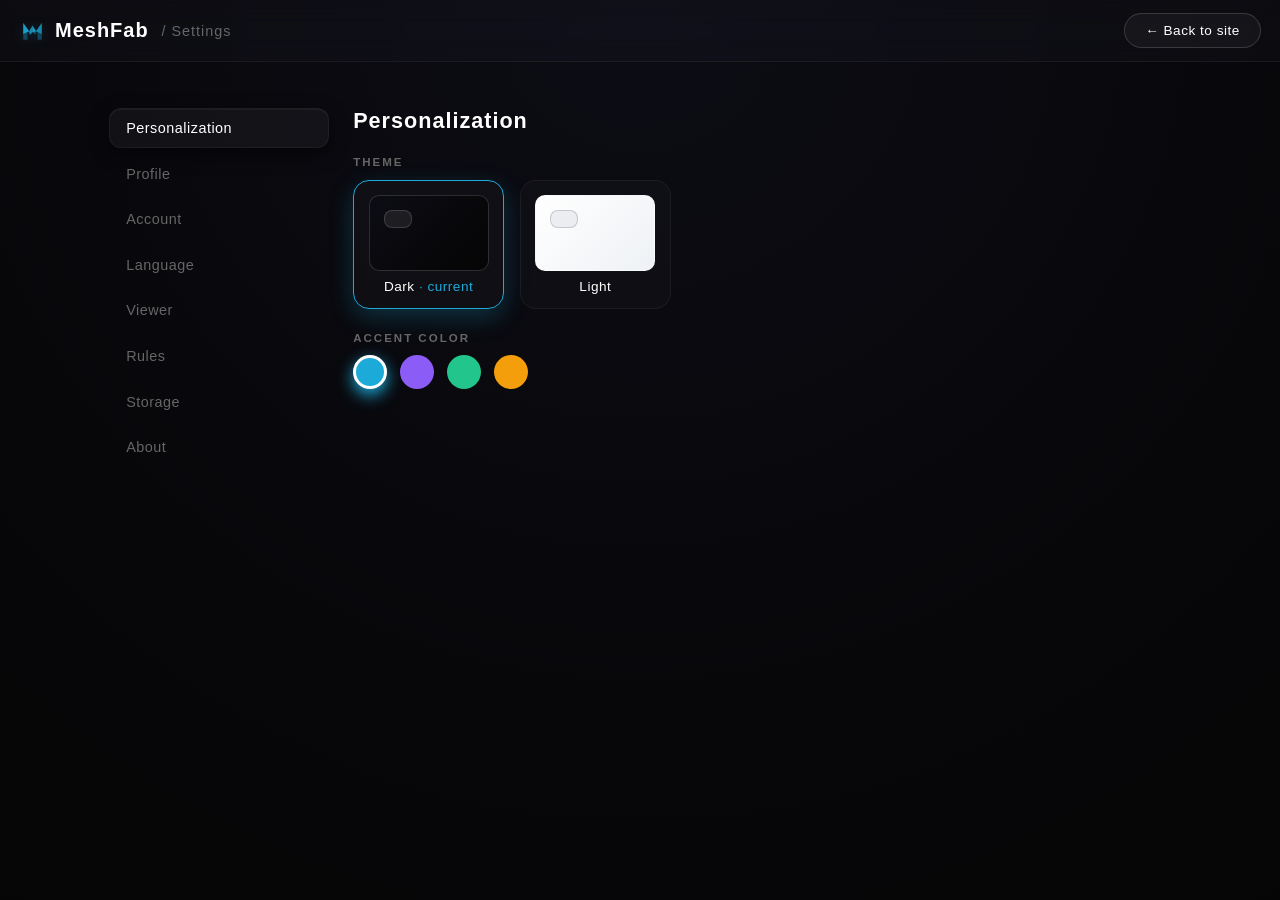
==== Sttng.html @ 8a75b7ae "Add MeshHub Site" ====
<!DOCTYPE html>
<html lang="en" data-theme="dark" data-accent="cyan">
<head>
    <meta charset="UTF-8">
    <meta name="viewport" content="width=device-width, initial-scale=1.0">
    <title>MeshFab — Settings</title>
    <script>
        // Тема применяется до загрузки стилей, чтобы страница не мигала
        document.documentElement.dataset.theme = localStorage.getItem('mf_theme') || 'dark';
        document.documentElement.dataset.accent = localStorage.getItem('mf_accent') || 'cyan';
    </script>
    <!-- Общие стили сайта (кнопки, формы, темы) + стили страницы настроек -->
    <link rel="stylesheet" href="style.css">
    <link rel="stylesheet" href="settings.css">
    <!-- Иконка сайта -->
    <link rel="icon" type="image/svg+xml" href="logo.svg">
    <!-- Переводы -->
    <script src="i18n.js"></script>
</head>
<body>

    <!-- Шапка настроек -->
    <header class="topbar">
        <a class="logo" href="index.html">
            <svg class="logo-icon" viewBox="0 0 64 64" xmlns="http://www.w3.org/2000/svg">
                <polygon points="10,54 10,14 24,34 32,20 40,34 54,14 54,54 44,54 44,32 38,42 32,36 26,42 20,32 20,54" fill="var(--accent)" opacity="0.35"/>
                <polygon points="10,14 24,34 10,40" fill="var(--accent)" opacity="0.9"/>
                <polygon points="24,34 32,20 32,36 26,42" fill="var(--accent)" opacity="0.65"/>
                <polygon points="32,20 40,34 32,36" fill="var(--accent)" opacity="0.9"/>
                <polygon points="40,34 54,14 54,40" fill="var(--accent)" opacity="0.65"/>
            </svg>
            <span class="logo-text">MeshFab</span>
        </a>
        <span class="settings-crumb" data-i18n="sttng.crumb">/ Settings</span>
        <div class="top-actions">
            <a class="btn" href="index.html" data-i18n="sttng.back">← Back to site</a>
        </div>
    </header>

    <div class="settings-page">

        <!-- Левая колонка: вкладки настроек -->
        <nav class="settings-nav">
            <button class="snav-item active" data-sec="personalization" data-i18n="sttng.tab_pers">Personalization</button>
            <button class="snav-item" data-sec="profile" data-i18n="sttng.tab_profile">Profile</button>
            <button class="snav-item" data-sec="account" data-i18n="sttng.tab_account">Account</button>
            <button class="snav-item" data-sec="language" data-i18n="sttng.tab_lang">Language</button>
            <button class="snav-item" data-sec="viewer" data-i18n="sttng.tab_viewer">Viewer</button>
            <button class="snav-item" data-sec="rules" data-i18n="sttng.tab_rules">Rules</button>
            <button class="snav-item" data-sec="storage" data-i18n="sttng.tab_storage">Storage</button>
            <button class="snav-item" data-sec="about" data-i18n="sttng.tab_about">About</button>
        </nav>

        <!-- Правая колонка: содержимое вкладок -->
        <div class="settings-content">

            <!-- ================= Personalization: тема + акцент ================= -->
            <section class="ssec active" id="sec-personalization">
                <h2 data-i18n="sttng.pers_title">Personalization</h2>

                <h5 data-i18n="sttng.theme">Theme</h5>
                <div class="theme-cards">
                    <button class="theme-card" data-theme-set="dark" type="button">
                        <span class="theme-preview dark-p"></span>
                        <span><span data-i18n="sttng.theme_dark">Dark</span> <em class="current-mark hidden">· <span data-i18n="sttng.current">current</span></em></span>
                    </button>
                    <button class="theme-card" data-theme-set="light" type="button">
                        <span class="theme-preview light-p"></span>
                        <span><span data-i18n="sttng.theme_light">Light</span> <em class="current-mark hidden">· <span data-i18n="sttng.current">current</span></em></span>
                    </button>
                </div>

                <h5 data-i18n="sttng.accent">Accent color</h5>
                <div class="accent-row">
                    <button class="accent-dot" data-accent-set="cyan" style="--c:#1caad9" title="Cyan"></button>
                    <button class="accent-dot" data-accent-set="purple" style="--c:#8b5cf6" title="Purple"></button>
                    <button class="accent-dot" data-accent-set="green" style="--c:#22c58b" title="Green"></button>
                    <button class="accent-dot" data-accent-set="orange" style="--c:#f59e0b" title="Orange"></button>
                </div>
            </section>

            <!-- ================= Profile: кастомизация профиля ================= -->
            <section class="ssec" id="sec-profile">
                <h2 data-i18n="sttng.profile_title">Profile</h2>

                <!-- Что видит незалогиненный: только предложение зарегистрироваться -->
                <div class="guest-note hidden" id="profile-guest">
                    <p data-i18n="sttng.guest_note">You don't have an account yet. Sign up to customize your profile.</p>
                    <a class="btn primary" href="index.html" data-i18n="nav.signup">Sign up</a>
                </div>

                <!-- Форма кастомизации (только для залогиненных) -->
                <div class="hidden" id="profile-editor">
                    <div class="acc-card glass">
                        <div class="profile-avatar" id="pf-preview-avatar">M</div>
                        <div class="acc-info">
                            <div class="acc-name" id="pf-preview-name">—</div>
                            <div class="acc-sub">@<span id="pf-preview-user">—</span></div>
                        </div>
                    </div>

                    <h5 data-i18n="sttng.avatar">Avatar</h5>
                    <div class="avatar-controls">
                        <label class="btn" id="pf-avatar-btn">
                            <span data-i18n="sttng.avatar_upload">Upload picture</span>
                            <input type="file" id="pf-avatar-input" accept="image/*" hidden>
                        </label>
                        <button class="btn ghost" id="pf-avatar-remove" data-i18n="sttng.avatar_remove" type="button">Remove picture</button>
                    </div>
                    <h5 data-i18n="sttng.avatar_color">Avatar color</h5>
                    <div class="accent-row" id="pf-color-row">
                        <button class="accent-dot" data-avatar-color="cyan" style="--c:#1caad9"></button>
                        <button class="accent-dot" data-avatar-color="purple" style="--c:#8b5cf6"></button>
                        <button class="accent-dot" data-avatar-color="green" style="--c:#22c58b"></button>
                        <button class="accent-dot" data-avatar-color="orange" style="--c:#f59e0b"></button>
                        <button class="accent-dot" data-avatar-color="pink" style="--c:#ec4899"></button>
                        <button class="accent-dot" data-avatar-color="slate" style="--c:#64748b"></button>
                    </div>

                    <h5 data-i18n="sttng.display_name">Display name</h5>
                    <input type="text" id="pf-name-input" maxlength="24" data-i18n-ph="sttng.display_name_ph" placeholder="Shown instead of your username">

                    <h5 data-i18n="sttng.bio">Bio</h5>
                    <textarea id="pf-bio-input" rows="3" maxlength="200" data-i18n-ph="sttng.bio_ph" placeholder="A few words about you and your 3D work…"></textarea>

                    <button class="btn primary" id="pf-save" data-i18n="sttng.save_profile" type="button" style="margin-top:0.9rem">Save profile</button>
                </div>
            </section>

            <!-- ================= Account ================= -->
            <section class="ssec" id="sec-account">
                <h2 data-i18n="sttng.account_title">Account</h2>

                <!-- Что видит незалогиненный -->
                <div class="guest-note hidden" id="account-guest">
                    <p data-i18n="sttng.guest_note">You don't have an account yet. Sign up to customize your profile.</p>
                    <a class="btn primary" href="index.html" data-i18n="nav.signup">Sign up</a>
                </div>

                <!-- Что видит залогиненный -->
                <div class="hidden" id="account-editor">
                    <div class="acc-card glass">
                        <div class="profile-avatar" id="st-avatar">M</div>
                        <div class="acc-info">
                            <div class="acc-name" id="st-name">—</div>
                            <div class="acc-sub" id="st-joined"></div>
                        </div>
                    </div>

                    <!-- Смена пароля -->
                    <h5 data-i18n="sttng.change_pass">Change password</h5>
                    <form id="st-pass-form" class="stack-form">
                        <input type="password" id="st-old-pass" data-i18n-ph="sttng.old_pass" placeholder="Current password" required>
                        <input type="password" id="st-new-pass" data-i18n-ph="sttng.new_pass" placeholder="New password (min 8)" minlength="8" required>
                        <button class="btn primary" data-i18n="sttng.save_pass" type="submit">Save password</button>
                    </form>

                    <!-- Выход / удаление аккаунта -->
                    <div class="danger-row">
                        <button class="btn" id="st-logout" data-i18n="profile.logout" type="button">Log out</button>
                        <button class="btn danger" id="st-delete-acc" data-i18n="sttng.delete_acc" type="button">Delete account</button>
                    </div>
                    <p class="hint" data-i18n="sttng.account_note">Passwords are stored as PBKDF2-SHA256 hashes (150,000 iterations, unique salt) — never in plain text. All data lives only in this browser.</p>
                </div>
            </section>

            <!-- ================= Language: 4 языка ================= -->
            <section class="ssec" id="sec-language">
                <h2 data-i18n="sttng.lang_title">Language</h2>
                <p class="hint" data-i18n="sttng.lang_hint">Applies to the whole site instantly.</p>
                <div class="lang-grid">
                    <button class="lang-card" data-lang-set="en" type="button">
                        <span class="lang-flag">🇺🇸</span>
                        <span>English</span>
                        <em class="lang-sub">International</em>
                    </button>
                    <button class="lang-card" data-lang-set="ru" type="button">
                        <span class="lang-flag">🇷🇺</span>
                        <span>Русский</span>
                        <em class="lang-sub">СНГ</em>
                    </button>
                    <button class="lang-card" data-lang-set="es" type="button">
                        <span class="lang-flag">🇪🇸</span>
                        <span>Español</span>
                        <em class="lang-sub">España &amp; Latinoamérica</em>
                    </button>
                    <button class="lang-card" data-lang-set="zh" type="button">
                        <span class="lang-flag">🇨🇳</span>
                        <span>中文</span>
                        <em class="lang-sub">中国 &amp; Asia</em>
                    </button>
                </div>
            </section>

            <!-- ================= Viewer: дефолты просмотрщика ================= -->
            <section class="ssec" id="sec-viewer">
                <h2 data-i18n="sttng.viewer_title">Viewer</h2>
                <p class="hint" data-i18n="sttng.viewer_hint">Default state of the viewer every time you open a model.</p>

                <label class="check-row"><input type="checkbox" id="vd-nopost"><span data-i18n="panel.nopost">No post-processing</span></label>
                <label class="check-row"><input type="checkbox" id="vd-autorotate"><span data-i18n="panel.autorotate">Auto-rotate</span></label>
                <label class="check-row"><input type="checkbox" id="vd-wireframe"><span data-i18n="panel.wireframe">Wireframe on open</span></label>
                <label class="check-row"><input type="checkbox" id="vd-normals"><span data-i18n="panel.normals">Vertex normals on open</span></label>
                <label class="check-row"><input type="checkbox" id="vd-bones"><span data-i18n="panel.show_bones">Show bones on open</span></label>

                <button class="btn primary" id="vd-save" data-i18n="sttng.save_defaults" type="button" style="margin-top:0.8rem">Save viewer defaults</button>
            </section>

            <!-- ================= Rules: правила сообщества ================= -->
            <section class="ssec" id="sec-rules">
                <h2 data-i18n="sttng.rules_title">Community Rules</h2>
                <p class="hint" data-i18n="sttng.rules_hint">Every upload requires confirming these rules. No exceptions.</p>
                <div class="rules-list" id="rules-list"></div>
            </section>

            <!-- ================= Storage: только для админа ================= -->
            <section class="ssec" id="sec-storage">
                <h2 data-i18n="sttng.storage_title">Storage</h2>

                <!-- Незалогиненным — только предложение зарегистрироваться -->
                <div class="guest-note hidden" id="storage-guest">
                    <p data-i18n="sttng.guest_note">You don't have an account yet. Sign up to customize your profile.</p>
                    <a class="btn primary" href="index.html" data-i18n="nav.signup">Sign up</a>
                </div>

                <div class="hidden" id="storage-editor">
                    <p class="hint" data-i18n="sttng.storage_hint">All models, accounts and settings live only in this browser.</p>

                    <div class="storage-stats glass">
                        <div><span id="st-models-count">0</span> <span data-i18n="sttng.st_models">models stored</span></div>
                        <div><span id="st-bytes">0 KB</span> <span data-i18n="sttng.st_bytes">of 3D files</span></div>
                        <div><span id="st-users-count">0</span> <span data-i18n="sttng.st_users">accounts on this device</span></div>
                    </div>

                    <!-- Опасные кнопки: только администратор -->
                    <div class="danger-row" id="storage-admin-zone">
                        <button class="btn" id="st-clear-models" data-i18n="sttng.clear_models" type="button">Delete all uploaded models</button>
                        <button class="btn danger" id="st-reset-all" data-i18n="sttng.full_reset" type="button">Full reset (everything)</button>
                    </div>
                    <p class="hint admin-only-hint hidden" id="storage-admin-hint" data-i18n="sttng.admin_only">Deleting everything is allowed only for the admin account (MeshFab).</p>
                </div>
            </section>

            <!-- ================= About ================= -->
            <section class="ssec" id="sec-about">
                <h2 data-i18n="sttng.about_title">About</h2>
                <div class="glass about-card">
                    <div class="acc-name">MeshFab</div>
                    <p class="hint" style="margin-top:0.4rem" data-i18n="sttng.about_text">
                        A tiny parody of Sketchfab. Publish 3D models, view them with bones,
                        wireframe, vertex normals and raw textures — everything runs locally in your
                        browser, nothing is ever uploaded to a server.
                    </p>
                    <p class="hint" data-i18n="sttng.about_ver">Version 0.4 · Made with three.js &amp; model-viewer</p>
                </div>
            </section>

        </div>
    </div>

    <div id="toast"></div>

    <script src="settings.js"></script>
</body>
</html>
---- style.css ----
* {
    margin: 0;
    padding: 0;
    box-sizing: border-box;
    font-family: 'Segoe UI', Roboto, Helvetica, Arial, sans-serif;
}

/* ================= Темы: тёмная (по умолчанию) и светлая ================= */

:root,
:root[data-theme="dark"] {
    --bg: #050505;
    --bg-grad: radial-gradient(circle at 50% 0%, #0c0c14 0%, #050505 100%) fixed;
    --text: #ffffff;
    --muted: #666666;
    --faint: #555555;
    --glass-bg: rgba(255, 255, 255, 0.02);
    --glass-bg-2: rgba(255, 255, 255, 0.04);
    --glass-bg-hover: rgba(255, 255, 255, 0.08);
    --glass-border: rgba(255, 255, 255, 0.05);
    --glass-border-hover: rgba(255, 255, 255, 0.15);
    --input-bg: rgba(255, 255, 255, 0.03);
    --input-bg-focus: rgba(255, 255, 255, 0.05);
    --modal-bg: rgba(15, 15, 22, 0.88);
    --shadow: rgba(0, 0, 0, 0.5);
    --shadow-2: rgba(0, 0, 0, 0.65);
    --chip-bg: rgba(255, 255, 255, 0.05);
}

:root[data-theme="light"] {
    --bg: #f2f4f7;
    --bg-grad: radial-gradient(circle at 50% 0%, #ffffff 0%, #eef1f5 100%) fixed;
    --text: #1a2028;
    --muted: #8a94a3;
    --faint: #9aa4b0;
    --glass-bg: rgba(255, 255, 255, 0.55);
    --glass-bg-2: rgba(255, 255, 255, 0.75);
    --glass-bg-hover: rgba(255, 255, 255, 0.95);
    --glass-border: rgba(10, 30, 50, 0.08);
    --glass-border-hover: rgba(10, 30, 50, 0.2);
    --input-bg: rgba(255, 255, 255, 0.7);
    --input-bg-focus: #ffffff;
    --modal-bg: rgba(250, 251, 253, 0.92);
    --shadow: rgba(30, 50, 80, 0.12);
    --shadow-2: rgba(30, 50, 80, 0.18);
    --chip-bg: rgba(10, 30, 50, 0.06);
}

/* Акцентный цвет (меняется в Sttng) */
:root[data-accent="cyan"]   { --accent: #1caad9; --accent-soft: rgba(28, 170, 217, 0.25); --accent-text: #04121a; }
:root[data-accent="purple"] { --accent: #8b5cf6; --accent-soft: rgba(139, 92, 246, 0.25); --accent-text: #ffffff; }
:root[data-accent="green"]  { --accent: #22c58b; --accent-soft: rgba(34, 197, 139, 0.25); --accent-text: #04140d; }
:root[data-accent="orange"] { --accent: #f59e0b; --accent-soft: rgba(245, 158, 11, 0.25); --accent-text: #201200; }

body {
    background: var(--bg);
    background: var(--bg-grad);
    color: var(--text);
    min-height: 100vh;
    padding-top: 76px;
    transition: background 0.3s ease, color 0.3s ease;
}

.hidden { display: none !important; }

/* ================= Шапка ================= */

.topbar {
    position: fixed;
    top: 0;
    left: 0;
    right: 0;
    height: 62px;
    display: flex;
    align-items: center;
    gap: 0.8rem;
    padding: 0 1.2rem;
    z-index: 10;
    background: var(--glass-bg);
    border-bottom: 1px solid var(--glass-border);
    backdrop-filter: blur(14px) saturate(1.4);
    -webkit-backdrop-filter: blur(14px) saturate(1.4);
}

.logo {
    display: flex;
    align-items: center;
    gap: 0.55rem;
    text-decoration: none;
    color: var(--text);
    flex-shrink: 0;
}

/* Логотип: «M» из граней — цвет задаёт var(--accent),
   глубина передаётся прозрачностью фасетов в самом SVG */
.logo-icon {
    width: 27px;
    height: 27px;
    flex-shrink: 0;
    filter: drop-shadow(0 2px 6px var(--accent-soft));
}

.logo-text {
    font-size: 1.25rem;
    font-weight: 700;
    letter-spacing: 1px;
}

/* Поиск */
.search-box {
    position: relative;
    flex: 1;
    max-width: 380px;
}

.search-icon {
    position: absolute;
    left: 12px;
    top: 50%;
    transform: translateY(-50%);
    width: 15px;
    height: 15px;
    fill: none;
    stroke: var(--muted);
    stroke-width: 2;
    stroke-linecap: round;
    pointer-events: none;
}

.search-box input {
    width: 100%;
    padding: 9px 14px 9px 36px;
    border-radius: 999px;
    color: var(--text);
    font-size: 0.9rem;
    background: var(--input-bg);
    border: 1px solid var(--glass-border);
    outline: none;
    transition: border-color 0.3s, background 0.3s;
}

.search-box input:focus {
    border-color: var(--accent);
    background: var(--input-bg-focus);
}

.search-box input::placeholder { color: var(--faint); }

/* Фильтр категорий */
.cat-select {
    padding: 9px 12px;
    border-radius: 999px;
    color: var(--text);
    font-size: 0.85rem;
    background: var(--input-bg);
    border: 1px solid var(--glass-border);
    outline: none;
    cursor: pointer;
    flex-shrink: 0;
}

.top-actions {
    margin-left: auto;
    display: flex;
    align-items: center;
    gap: 0.6rem;
    flex-shrink: 0;
}

/* ================= Кнопки ================= */

.btn {
    appearance: none;
    cursor: pointer;
    font-size: 0.85rem;
    letter-spacing: 0.5px;
    color: var(--text);
    padding: 9px 20px;
    border-radius: 999px;
    background: var(--glass-bg-2);
    border: 1px solid var(--glass-border-hover);
    text-decoration: none;
    display: inline-flex;
    align-items: center;
    gap: 0.4rem;
    transition: background 0.25s, border-color 0.25s, box-shadow 0.25s, transform 0.2s ease;
}

.btn:hover {
    background: var(--glass-bg-hover);
    transform: translateY(-1px);
}

.btn:active { transform: scale(0.96); }

.btn.primary {
    background: var(--accent);
    border-color: var(--accent);
    color: var(--accent-text);
    font-weight: 600;
}

.btn.primary:hover {
    filter: brightness(1.12);
    box-shadow: 0 6px 18px var(--accent-soft);
}

.btn.ghost { background: transparent; }

.btn.danger {
    background: rgba(220, 60, 60, 0.1);
    border-color: rgba(220, 60, 60, 0.4);
    color: #ff8a8a;
}

.btn.danger:hover { background: rgba(220, 60, 60, 0.25); border-color: #dc3c3c; }

.btn.wide { width: 100%; justify-content: center; }

.btn.icon-btn {
    padding: 9px 12px;
}

.btn.icon-btn svg {
    width: 16px;
    height: 16px;
    fill: none;
    stroke: currentColor;
    stroke-width: 2;
    stroke-linecap: round;
}

/* Кнопка-ник в шапке */
.user-chip { font-weight: 600; color: var(--accent); }

.glass-btn {
    appearance: none;
    cursor: pointer;
    font-size: 0.78rem;
    letter-spacing: 1px;
    color: var(--text);
    padding: 8px 16px;
    border-radius: 999px;
    background: var(--glass-bg-2);
    border: 1px solid var(--glass-border-hover);
    backdrop-filter: blur(10px) saturate(1.4);
    -webkit-backdrop-filter: blur(10px) saturate(1.4);
    box-shadow: inset 0 1px 0 rgba(255,255,255,0.06), 0 6px 18px var(--shadow);
    opacity: 0.9;
    transition: opacity 0.3s ease, transform 0.2s ease, border-color 0.3s ease, background 0.3s;
}

.glass-btn:hover {
    opacity: 1;
    transform: translateY(-2px);
}

.glass-btn:active { transform: scale(0.94); }

.glass-btn.active {
    opacity: 1;
    border-color: var(--accent);
    box-shadow: 0 6px 18px var(--accent-soft);
}

.glass-btn.small {
    font-size: 0.72rem;
    padding: 6px 12px;
}

/* ================= Контент ================= */

.page {
    max-width: 1240px;
    margin: 0 auto;
    padding: 1.5rem 1.2rem 3rem;
}

.section-title {
    font-size: 1.3rem;
    font-weight: 600;
    letter-spacing: 1px;
    margin-bottom: 1.2rem;
}

.view { display: none; }
.view.active { display: block; }

/* ================= Сетка карточек ================= */

.models-grid {
    display: grid;
    grid-template-columns: repeat(auto-fill, minmax(250px, 1fr));
    gap: 1.2rem;
}

.model-card {
    background: var(--glass-bg);
    border: 1px solid var(--glass-border);
    border-radius: 16px;
    overflow: hidden;
    backdrop-filter: blur(8px);
    -webkit-backdrop-filter: blur(8px);
    box-shadow: 0 12px 30px var(--shadow);
    cursor: pointer;
    transition: border-color 0.3s ease, box-shadow 0.3s ease, transform 0.3s ease;
}

.model-card:hover {
    border-color: var(--glass-border-hover);
    box-shadow: 0 16px 40px var(--shadow-2);
    transform: translateY(-4px);
}

.model-card model-viewer {
    width: 100%;
    height: 200px;
    background: var(--glass-bg);
    --poster-color: transparent;
}

.card-info {
    padding: 0.8rem 0.9rem 0.9rem;
    border-top: 1px solid var(--glass-border);
}

.card-name {
    font-size: 0.95rem;
    font-weight: 600;
    letter-spacing: 0.5px;
    white-space: nowrap;
    overflow: hidden;
    text-overflow: ellipsis;
}

.card-author {
    font-size: 0.75rem;
    letter-spacing: 1px;
    color: var(--accent);
    margin-top: 2px;
}

.card-meta {
    display: flex;
    align-items: center;
    gap: 0.9rem;
    margin-top: 0.45rem;
    font-size: 0.72rem;
    color: var(--muted);
}

.card-meta span {
    display: inline-flex;
    align-items: center;
    gap: 4px;
}

.card-meta svg {
    width: 12px;
    height: 12px;
    fill: none;
    stroke: currentColor;
    stroke-width: 2;
    stroke-linecap: round;
    stroke-linejoin: round;
}

.card-badge {
    margin-left: auto;
    font-size: 0.65rem;
    letter-spacing: 1px;
    padding: 2px 8px;
    border-radius: 999px;
    background: var(--chip-bg);
    color: var(--muted);
    text-transform: uppercase;
}

.empty-note {
    text-align: center;
    color: var(--faint);
    letter-spacing: 1px;
    padding: 3rem 0;
}

/* ================= Страница модели ================= */

.model-page {
    display: grid;
    grid-template-columns: 1fr 340px;
    gap: 1.2rem;
    align-items: start;
}

.stage-wrap {
    position: relative;
    border-radius: 18px;
    overflow: hidden;
    background: var(--glass-bg);
    border: 1px solid var(--glass-border);
    height: 72vh;
    min-height: 440px;
}

.viewer-canvas {
    position: absolute;
    inset: 0;
}

.viewer-canvas canvas {
    display: block;
    width: 100%;
    height: 100%;
}

/* Плавающая кнопка настроек просмотра — справа снизу */
.panel-fab {
    position: absolute;
    right: 14px;
    bottom: 14px;
    width: 44px;
    height: 44px;
    border-radius: 50%;
    display: flex;
    align-items: center;
    justify-content: center;
    cursor: pointer;
    appearance: none;
    background: var(--glass-bg-2);
    border: 1px solid var(--glass-border-hover);
    backdrop-filter: blur(10px);
    -webkit-backdrop-filter: blur(10px);
    box-shadow: 0 8px 24px var(--shadow-2);
    transition: transform 0.2s ease, border-color 0.3s, background 0.3s;
    z-index: 5;
}

.panel-fab svg {
    width: 20px;
    height: 20px;
    fill: none;
    stroke: var(--text);
    stroke-width: 2;
    stroke-linecap: round;
}

.panel-fab:hover {
    transform: translateY(-2px);
    border-color: var(--accent);
}

.panel-fab.open {
    background: var(--accent);
    border-color: var(--accent);
}

.panel-fab.open svg { stroke: var(--accent-text); }

/* Левая панель настроек просмотра */
.viewer-panel {
    position: absolute;
    top: 0;
    left: 0;
    bottom: 0;
    width: 300px;
    max-width: 85%;
    padding: 1.1rem 1rem 1.3rem;
    overflow-y: auto;
    background: var(--glass-bg);
    backdrop-filter: blur(16px) saturate(1.4);
    -webkit-backdrop-filter: blur(16px) saturate(1.4);
    border-right: 1px solid var(--glass-border);
    transform: translateX(-102%);
    transition: transform 0.3s cubic-bezier(0.2, 0.8, 0.2, 1);
    z-index: 4;
}

.viewer-panel.open { transform: translateX(0); }

.viewer-panel h4 {
    font-size: 0.95rem;
    letter-spacing: 1px;
    margin-bottom: 0.9rem;
}

.vsec {
    display: flex;
    flex-direction: column;
    gap: 0.5rem;
    padding: 0.8rem 0;
    border-top: 1px solid var(--glass-border);
}

.vsec-title {
    font-size: 0.7rem;
    letter-spacing: 2px;
    text-transform: uppercase;
    color: var(--muted);
}

.vsec-note {
    font-size: 0.72rem;
    line-height: 1.5;
    color: var(--faint);
}

.check-row {
    display: flex;
    align-items: center;
    gap: 0.55rem;
    font-size: 0.82rem;
    letter-spacing: 0.3px;
    color: var(--text);
    cursor: pointer;
    user-select: none;
}

.check-row input {
    width: 15px;
    height: 15px;
    accent-color: var(--accent);
    cursor: pointer;
    flex-shrink: 0;
}

/* Список костей */
.bone-list, .tex-list {
    display: flex;
    flex-direction: column;
    gap: 0.25rem;
    max-height: 190px;
    overflow-y: auto;
}

.bone-item, .tex-item {
    font-size: 0.75rem;
    letter-spacing: 0.3px;
    text-align: left;
    padding: 6px 10px;
    border-radius: 9px;
    border: 1px solid transparent;
    background: var(--chip-bg);
    color: var(--text);
    cursor: pointer;
    appearance: none;
    white-space: nowrap;
    overflow: hidden;
    text-overflow: ellipsis;
    transition: background 0.2s, border-color 0.2s;
}

.bone-item:hover, .tex-item:hover { border-color: var(--glass-border-hover); }

.bone-item.selected, .tex-item.active {
    border-color: var(--accent);
    color: var(--accent);
}

.vsec-note.small { margin-top: 0.3rem; }

/* 2D-просмотр текстуры */
.tex-viewer {
    position: absolute;
    inset: 0;
    z-index: 6;
    display: flex;
    flex-direction: column;
    background:
        repeating-conic-gradient(var(--chip-bg) 0% 25%, transparent 0% 50%) 0 0 / 24px 24px; /* шахматка */
    animation: fadeIn 0.25s ease;
}

@keyframes fadeIn {
    from { opacity: 0; }
    to { opacity: 1; }
}

.tex-toolbar {
    display: flex;
    gap: 0.5rem;
    padding: 10px 12px;
    justify-content: flex-end;
    background: var(--glass-bg);
    border-bottom: 1px solid var(--glass-border);
}

#tex-canvas {
    margin: auto;
    max-width: 86%;
    max-height: 80%;
    object-fit: contain;
    box-shadow: 0 20px 50px var(--shadow-2);
}

/* Пиксельный режим фильтрации текстуры */
#tex-canvas.pixelated {
    image-rendering: pixelated;
}

/* Правая информационная панель */
.model-side {
    background: var(--glass-bg);
    border: 1px solid var(--glass-border);
    border-radius: 18px;
    padding: 1.4rem 1.3rem;
    backdrop-filter: blur(8px);
    -webkit-backdrop-filter: blur(8px);
}

.model-side h1 {
    font-size: 1.4rem;
    font-weight: 600;
    letter-spacing: 0.5px;
    margin-bottom: 0.3rem;
    word-break: break-word;
}

.md-author {
    color: var(--accent);
    text-decoration: none;
    font-size: 0.9rem;
    letter-spacing: 1px;
}

.md-author:hover { text-decoration: underline; }

.md-meta {
    display: flex;
    flex-wrap: wrap;
    gap: 0.9rem;
    margin: 1rem 0;
    font-size: 0.75rem;
    letter-spacing: 0.5px;
    color: var(--muted);
}

/* Чипы: категория, лицензия, приватность */
.md-chips {
    display: flex;
    flex-wrap: wrap;
    gap: 0.4rem;
    margin-bottom: 1rem;
}

.md-chips span {
    font-size: 0.68rem;
    letter-spacing: 1px;
    text-transform: uppercase;
    padding: 4px 10px;
    border-radius: 999px;
    background: var(--chip-bg);
    color: var(--muted);
    border: 1px solid var(--glass-border);
}

.md-chips span.accent {
    border-color: var(--accent);
    color: var(--accent);
}

.md-desc {
    font-size: 0.88rem;
    line-height: 1.55;
    color: var(--muted);
    white-space: pre-wrap;
    word-break: break-word;
    margin-bottom: 0.8rem;
}

/* Теги */
.md-tags {
    display: flex;
    flex-wrap: wrap;
    gap: 0.35rem;
    margin-bottom: 1.2rem;
}

.md-tags span {
    font-size: 0.7rem;
    padding: 3px 10px;
    border-radius: 999px;
    background: var(--accent-soft);
    color: var(--accent);
}

.md-actions {
    display: flex;
    flex-wrap: wrap;
    align-items: center;
    gap: 0.7rem;
}

.md-actions .btn.danger { margin-left: auto; }

.no-download {
    font-size: 0.75rem;
    letter-spacing: 0.5px;
    color: var(--muted);
}

/* ================= Профиль ================= */

.profile-head {
    display: flex;
    align-items: center;
    gap: 1.2rem;
    margin-bottom: 1.6rem;
}

.profile-avatar {
    width: 74px;
    height: 74px;
    border-radius: 50%;
    display: flex;
    align-items: center;
    justify-content: center;
    font-size: 1.9rem;
    font-weight: 700;
    color: var(--accent-text);
    background: linear-gradient(135deg, var(--accent), #5865F2);
    box-shadow: 0 10px 26px var(--shadow-2);
}

.profile-head h1 {
    font-size: 1.5rem;
    font-weight: 600;
    letter-spacing: 1px;
}

.profile-sub {
    font-size: 0.8rem;
    color: var(--faint);
    letter-spacing: 1px;
    margin-top: 4px;
}

.profile-head .btn { margin-left: auto; }

/* ================= Модалки ================= */

.modal-backdrop {
    position: fixed;
    inset: 0;
    z-index: 20;
    display: flex;
    align-items: center;
    justify-content: center;
    padding: 1rem;
    background: rgba(0, 0, 0, 0.55);
    backdrop-filter: blur(4px);
    -webkit-backdrop-filter: blur(4px);
}

.modal {
    position: relative;
    width: 100%;
    max-width: 440px;
    max-height: 92vh;
    overflow-y: auto;
    border-radius: 20px;
    padding: 1.6rem 1.5rem;
    background: var(--modal-bg);
    border: 1px solid var(--glass-border-hover);
    box-shadow: 0 30px 60px var(--shadow-2);
    animation: modalIn 0.3s cubic-bezier(0.2, 0.8, 0.2, 1);
}

.modal.wide-modal { max-width: 560px; }

@keyframes modalIn {
    from { opacity: 0; transform: translateY(24px) scale(0.97); }
    to   { opacity: 1; transform: translateY(0) scale(1); }
}

.modal h3 {
    font-size: 1.15rem;
    font-weight: 600;
    letter-spacing: 1px;
    margin-bottom: 1.1rem;
}

.modal-close {
    position: absolute;
    top: 10px;
    right: 14px;
    appearance: none;
    background: none;
    border: none;
    color: var(--muted);
    font-size: 1.5rem;
    cursor: pointer;
    line-height: 1;
    transition: color 0.25s;
}

.modal-close:hover { color: var(--text); }

.auth-switch {
    display: flex;
    gap: 0.5rem;
    margin-bottom: 1.1rem;
}

.auth-switch .glass-btn { flex: 1; }

/* Формы */
.modal form {
    display: flex;
    flex-direction: column;
    gap: 0.7rem;
}

.modal input[type="text"],
.modal input[type="password"],
.modal textarea,
.modal select {
    width: 100%;
    padding: 10px 14px;
    border-radius: 12px;
    color: var(--text);
    font-size: 0.9rem;
    background: var(--input-bg);
    border: 1px solid var(--glass-border-hover);
    outline: none;
    resize: vertical;
    transition: border-color 0.3s, background 0.3s;
}

.modal select { cursor: pointer; }
.modal select option { color: #1a2028; }

.modal input:focus,
.modal textarea:focus,
.modal select:focus {
    border-color: var(--accent);
    background: var(--input-bg-focus);
}

.modal input::placeholder,
.modal textarea::placeholder { color: var(--faint); }

.form-row {
    display: flex;
    gap: 0.7rem;
}

.form-row > * { flex: 1; }

.select-label {
    justify-content: space-between;
}

.select-label select {
    width: auto;
    padding: 6px 10px;
    font-size: 0.78rem;
}

.check-row span { color: var(--muted); }

/* Подтверждение правил при выкладывании — выделено */
.rules-check {
    padding: 10px 12px;
    border-radius: 12px;
    background: var(--accent-soft);
    border: 1px solid var(--accent);
}

.rules-check span { color: var(--text); }

/* ================= Зона загрузки файла ================= */

.drop-zone {
    display: flex;
    flex-direction: column;
    align-items: center;
    gap: 0.5rem;
    padding: 1.6rem 1rem;
    margin-bottom: 1.1rem;
    border-radius: 14px;
    background: var(--glass-bg);
    border: 1px dashed var(--glass-border-hover);
    transition: background 0.3s ease, border-color 0.3s ease;
}

.drop-zone.dragover {
    background: var(--accent-soft);
    border-color: var(--accent);
}

.drop-title {
    font-size: 0.85rem;
    letter-spacing: 0.5px;
    color: var(--muted);
}

.drop-file {
    font-size: 0.8rem;
    color: var(--accent);
    letter-spacing: 0.5px;
    word-break: break-all;
    text-align: center;
}

/* ================= Тосты ================= */

#toast {
    position: fixed;
    left: 50%;
    bottom: 24px;
    transform: translateX(-50%) translateY(20px);
    padding: 10px 22px;
    border-radius: 999px;
    font-size: 0.85rem;
    letter-spacing: 0.5px;
    color: var(--text);
    background: var(--modal-bg);
    border: 1px solid var(--glass-border-hover);
    box-shadow: 0 12px 30px var(--shadow-2);
    opacity: 0;
    pointer-events: none;
    transition: opacity 0.3s ease, transform 0.3s ease;
    z-index: 30;
    max-width: 90vw;
    text-align: center;
}

#toast.show {
    opacity: 1;
    transform: translateX(-50%) translateY(0);
}

/* ================= Адаптив ================= */

@media (max-width: 860px) {
    .model-page { grid-template-columns: 1fr; }
    .stage-wrap { height: 56vh; }
    .search-box { max-width: none; }
    .logo-text, .cat-select { display: none; }
}
---- settings.css ----
/* Стили страницы настроек Sttng (базовые кнопки/темы берутся из style.css) */

body { padding-top: 76px; }

.settings-crumb {
    color: var(--muted);
    font-size: 0.9rem;
    letter-spacing: 1px;
}

.settings-page {
    max-width: 1100px;
    margin: 0 auto;
    padding: 2rem 1.2rem 3rem;
    display: grid;
    grid-template-columns: 220px 1fr;
    gap: 1.5rem;
    align-items: start;
}

/* Левая колонка вкладок */
.settings-nav {
    display: flex;
    flex-direction: column;
    gap: 0.35rem;
    position: sticky;
    top: 86px;
}

.snav-item {
    appearance: none;
    text-align: left;
    cursor: pointer;
    font-size: 0.9rem;
    letter-spacing: 0.5px;
    color: var(--muted);
    padding: 11px 16px;
    border-radius: 12px;
    background: transparent;
    border: 1px solid transparent;
    transition: color 0.25s, background 0.25s, border-color 0.25s;
}

.snav-item:hover {
    color: var(--text);
    background: var(--glass-bg);
}

.snav-item.active {
    color: var(--text);
    background: var(--glass-bg-2);
    border-color: var(--glass-border);
    box-shadow: inset 0 1px 0 rgba(255,255,255,0.05), 0 6px 18px var(--shadow);
}

/* Правая колонка */
.settings-content { min-width: 0; }

.ssec {
    display: none;
    animation: fadeInUp 0.4s cubic-bezier(0.2, 0.8, 0.2, 1);
}

.ssec.active { display: block; }

.ssec h2 {
    font-size: 1.35rem;
    font-weight: 600;
    letter-spacing: 1px;
    margin-bottom: 1.3rem;
}

.ssec h5 {
    font-size: 0.72rem;
    letter-spacing: 2px;
    text-transform: uppercase;
    color: var(--muted);
    margin: 1.4rem 0 0.7rem;
}

.glass {
    background: var(--glass-bg);
    border: 1px solid var(--glass-border);
    border-radius: 16px;
    backdrop-filter: blur(8px);
    -webkit-backdrop-filter: blur(8px);
    box-shadow: 0 12px 30px var(--shadow);
}

/* Карточки выбора темы */
.theme-cards {
    display: flex;
    gap: 1rem;
    flex-wrap: wrap;
}

.theme-card {
    appearance: none;
    cursor: pointer;
    display: flex;
    flex-direction: column;
    gap: 0.5rem;
    align-items: center;
    padding: 0.9rem;
    border-radius: 16px;
    background: var(--glass-bg);
    border: 1px solid var(--glass-border);
    color: var(--text);
    font-size: 0.85rem;
    letter-spacing: 0.5px;
    transition: border-color 0.25s, transform 0.25s, box-shadow 0.25s;
}

.theme-card:hover {
    border-color: var(--glass-border-hover);
    transform: translateY(-3px);
}

.theme-card.active {
    border-color: var(--accent);
    box-shadow: 0 8px 24px var(--accent-soft);
}

.theme-preview {
    width: 120px;
    height: 76px;
    border-radius: 10px;
    border: 1px solid var(--glass-border-hover);
    display: block;
}

/* Мини-превью тем: тёмная и светлая */
.dark-p {
    background: linear-gradient(135deg, #0c0c14 0%, #050505 100%);
    position: relative;
}
.dark-p::after {
    content: '';
    position: absolute;
    left: 14px; top: 14px;
    width: 26px; height: 16px;
    border-radius: 8px;
    background: rgba(255,255,255,0.08);
    border: 1px solid rgba(255,255,255,0.15);
}

.light-p {
    background: linear-gradient(135deg, #ffffff 0%, #eef1f5 100%);
    position: relative;
}
.light-p::after {
    content: '';
    position: absolute;
    left: 14px; top: 14px;
    width: 26px; height: 16px;
    border-radius: 8px;
    background: rgba(10,30,50,0.06);
    border: 1px solid rgba(10,30,50,0.18);
}

.current-mark {
    font-style: normal;
    color: var(--accent);
}

/* Акцентные цвета */
.accent-row {
    display: flex;
    gap: 0.8rem;
}

.accent-dot {
    width: 34px;
    height: 34px;
    border-radius: 50%;
    cursor: pointer;
    appearance: none;
    background: var(--c);
    border: 3px solid transparent;
    transition: transform 0.2s, border-color 0.2s, box-shadow 0.2s;
}

.accent-dot:hover { transform: scale(1.12); }

.accent-dot.active {
    border-color: var(--text);
    box-shadow: 0 6px 16px var(--c);
}

/* Аккаунт */
.acc-card {
    display: flex;
    align-items: center;
    gap: 1rem;
    padding: 1.1rem 1.3rem;
}

.acc-name { font-size: 1.1rem; font-weight: 600; letter-spacing: 0.5px; }
.acc-sub { font-size: 0.78rem; color: var(--muted); letter-spacing: 1px; margin-top: 3px; }

.stack-form {
    display: flex;
    flex-direction: column;
    gap: 0.6rem;
    max-width: 360px;
}

.stack-form input {
    padding: 10px 14px;
    border-radius: 12px;
    color: var(--text);
    font-size: 0.9rem;
    background: var(--input-bg);
    border: 1px solid var(--glass-border-hover);
    outline: none;
    transition: border-color 0.3s;
}

.stack-form input:focus { border-color: var(--accent); }
.stack-form input::placeholder { color: var(--faint); }

.danger-row {
    display: flex;
    gap: 0.7rem;
    margin-top: 1.4rem;
    flex-wrap: wrap;
}

.hint {
    font-size: 0.78rem;
    color: var(--faint);
    letter-spacing: 0.3px;
    line-height: 1.5;
}

/* Что видит незалогиненный вместо форм */
.guest-note {
    display: flex;
    flex-direction: column;
    align-items: flex-start;
    gap: 0.9rem;
    padding: 1.4rem 1.5rem;
    border-radius: 16px;
    background: var(--glass-bg);
    border: 1px solid var(--glass-border);
    font-size: 0.92rem;
    letter-spacing: 0.3px;
    color: var(--text);
    max-width: 440px;
}

/* Языки */
.lang-grid {
    display: grid;
    grid-template-columns: repeat(auto-fill, minmax(180px, 1fr));
    gap: 0.9rem;
    margin-top: 1rem;
}

.lang-card {
    appearance: none;
    cursor: pointer;
    display: flex;
    flex-direction: column;
    align-items: flex-start;
    gap: 0.25rem;
    padding: 1rem 1.1rem;
    border-radius: 14px;
    background: var(--glass-bg);
    border: 1px solid var(--glass-border);
    color: var(--text);
    font-size: 0.95rem;
    letter-spacing: 0.5px;
    transition: border-color 0.25s, transform 0.25s, box-shadow 0.25s;
}

.lang-card:hover {
    border-color: var(--glass-border-hover);
    transform: translateY(-2px);
}

.lang-card.active {
    border-color: var(--accent);
    box-shadow: 0 8px 24px var(--accent-soft);
}

.lang-flag { font-size: 1.4rem; }

.lang-sub {
    font-style: normal;
    font-size: 0.68rem;
    letter-spacing: 1px;
    color: var(--muted);
    text-transform: uppercase;
}

/* Правила сообщества */
.rules-list {
    display: flex;
    flex-direction: column;
    gap: 0.7rem;
    margin-top: 1rem;
}

.rule-item {
    display: flex;
    gap: 0.9rem;
    padding: 1rem 1.2rem;
    align-items: flex-start;
}

.rule-num {
    flex-shrink: 0;
    width: 28px;
    height: 28px;
    border-radius: 50%;
    display: flex;
    align-items: center;
    justify-content: center;
    font-size: 0.8rem;
    font-weight: 700;
    color: var(--accent-text);
    background: var(--accent);
}

.rule-title {
    font-size: 0.92rem;
    font-weight: 600;
    letter-spacing: 0.3px;
    margin-bottom: 3px;
}

.rule-desc {
    font-size: 0.8rem;
    line-height: 1.5;
    color: var(--muted);
}

/* Аватар: загрузка/удаление картинки */
.avatar-controls {
    display: flex;
    gap: 0.7rem;
    flex-wrap: wrap;
}

.avatar-controls .btn { cursor: pointer; }

#sec-profile .stack-form,
#sec-profile textarea {
    width: 100%;
    max-width: 440px;
}

#sec-profile input[type="text"],
#sec-profile textarea {
    padding: 10px 14px;
    border-radius: 12px;
    color: var(--text);
    font-size: 0.9rem;
    background: var(--input-bg);
    border: 1px solid var(--glass-border-hover);
    outline: none;
    resize: vertical;
    width: 100%;
    max-width: 440px;
    transition: border-color 0.3s;
}

#sec-profile input:focus,
#sec-profile textarea:focus { border-color: var(--accent); }

#sec-profile input::placeholder,
#sec-profile textarea::placeholder { color: var(--faint); }

.admin-only-hint { margin-top: 0.8rem; color: var(--accent); }

/* Дефолты просмотрщика */
#sec-viewer .check-row { margin-bottom: 0.6rem; }

/* Хранилище */
.storage-stats {
    display: flex;
    gap: 1.6rem;
    flex-wrap: wrap;
    padding: 1.1rem 1.3rem;
    margin-bottom: 0.4rem;
}

.storage-stats span {
    font-size: 1.25rem;
    font-weight: 700;
    color: var(--accent);
    display: block;
    margin-bottom: 2px;
}

.storage-stats div {
    font-size: 0.78rem;
    color: var(--muted);
    letter-spacing: 0.5px;
}

.about-card { padding: 1.3rem 1.4rem; }

@media (max-width: 760px) {
    .settings-page { grid-template-columns: 1fr; }
    .settings-nav {
        flex-direction: row;
        flex-wrap: wrap;
        position: static;
    }
}
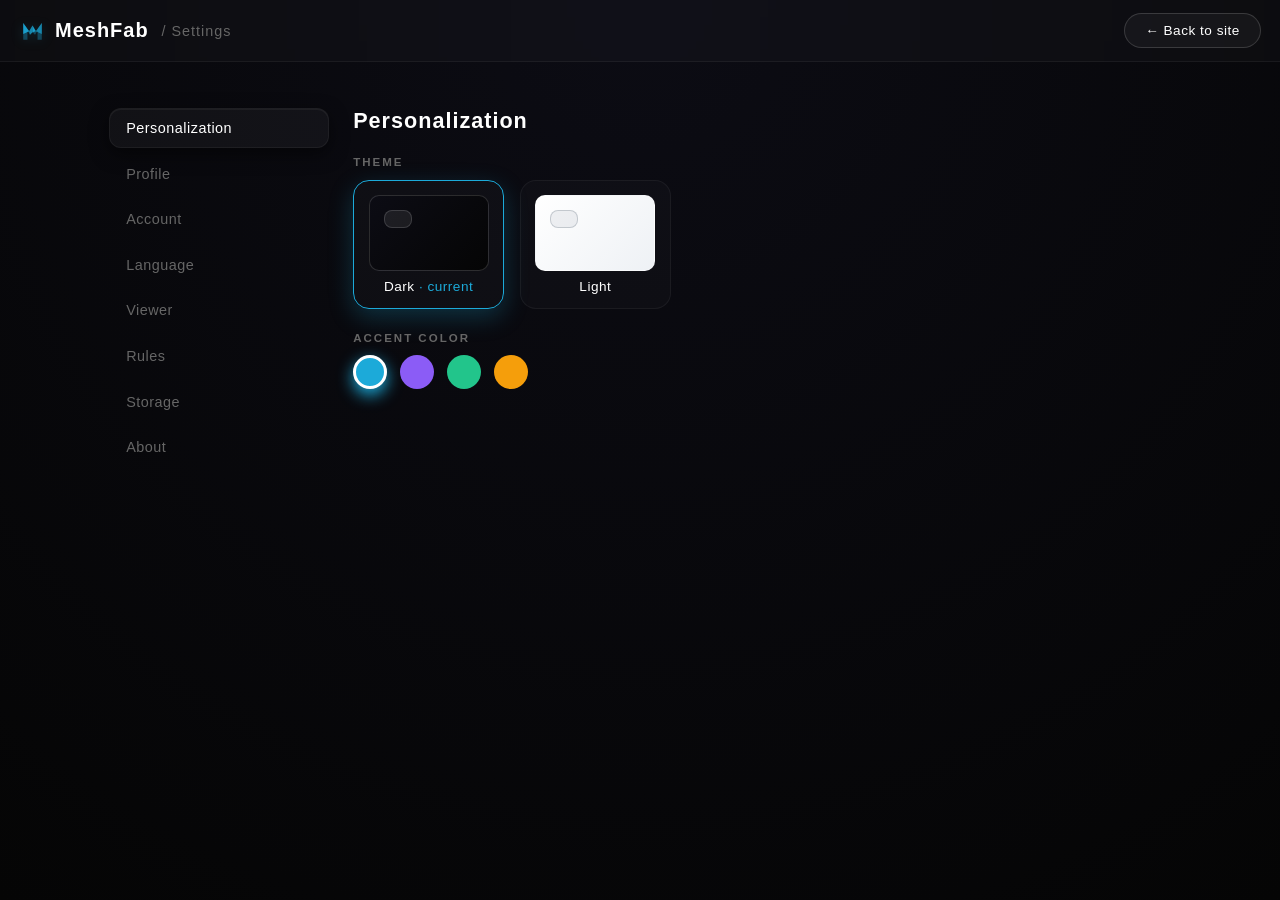
==== commit 04e21261: "Add account bans (timed/permanent/publish + reason), move bell left of Upload, custom selects and vi" ====
--- a/Sttng.html
+++ b/Sttng.html
@@ -10,14 +10,25 @@
         document.documentElement.dataset.accent = localStorage.getItem('mf_accent') || 'cyan';
     </script>
     <!-- Общие стили сайта (кнопки, формы, темы) + стили страницы настроек -->
-    <link rel="stylesheet" href="style.css">
-    <link rel="stylesheet" href="settings.css">
+    <link rel="stylesheet" href="style.css?v=6">
+    <link rel="stylesheet" href="settings.css?v=6">
     <!-- Иконка сайта -->
     <link rel="icon" type="image/svg+xml" href="logo.svg">
     <!-- Переводы -->
-    <script src="i18n.js"></script>
+    <script src="i18n.js?v=6"></script>
 </head>
 <body>
+
+    <!-- Пикселизация вместо гаус-размытия (используется в settings.css) -->
+    <svg width="0" height="0" style="position:absolute" aria-hidden="true">
+        <filter id="mf-pixel" x="0" y="0" width="100%" height="100%" color-interpolation-filters="sRGB">
+            <feFlood x="3" y="3" width="2" height="2"/>
+            <feComposite width="8" height="8"/>
+            <feTile result="tile"/>
+            <feComposite in="SourceGraphic" in2="tile" operator="in"/>
+            <feMorphology operator="dilate" radius="4"/>
+        </filter>
+    </svg>
 
     <!-- Шапка настроек -->
     <header class="topbar">
@@ -92,7 +103,10 @@
                 <!-- Форма кастомизации (только для залогиненных) -->
                 <div class="hidden" id="profile-editor">
                     <div class="acc-card glass">
-                        <div class="profile-avatar" id="pf-preview-avatar">M</div>
+                        <div class="avatar-ring" id="st-ring">
+                            <div class="fire"></div>
+                            <div class="profile-avatar" id="pf-preview-avatar">M</div>
+                        </div>
                         <div class="acc-info">
                             <div class="acc-name" id="pf-preview-name">—</div>
                             <div class="acc-sub">@<span id="pf-preview-user">—</span></div>
@@ -260,6 +274,6 @@
 
     <div id="toast"></div>
 
-    <script src="settings.js"></script>
+    <script src="settings.js?v=6"></script>
 </body>
 </html>
--- a/style.css
+++ b/style.css
@@ -28,22 +28,22 @@
 }
 
 :root[data-theme="light"] {
-    --bg: #f2f4f7;
+    --bg: #e9edf2;
     --bg-grad: radial-gradient(circle at 50% 0%, #ffffff 0%, #eef1f5 100%) fixed;
-    --text: #1a2028;
-    --muted: #8a94a3;
-    --faint: #9aa4b0;
-    --glass-bg: rgba(255, 255, 255, 0.55);
-    --glass-bg-2: rgba(255, 255, 255, 0.75);
-    --glass-bg-hover: rgba(255, 255, 255, 0.95);
-    --glass-border: rgba(10, 30, 50, 0.08);
-    --glass-border-hover: rgba(10, 30, 50, 0.2);
-    --input-bg: rgba(255, 255, 255, 0.7);
+    --text: #131a23;
+    --muted: #57636f;
+    --faint: #6e7b88;
+    --glass-bg: #ffffff;
+    --glass-bg-2: #ffffff;
+    --glass-bg-hover: #ffffff;
+    --glass-border: rgba(13, 34, 56, 0.16);
+    --glass-border-hover: rgba(13, 34, 56, 0.34);
+    --input-bg: #ffffff;
     --input-bg-focus: #ffffff;
-    --modal-bg: rgba(250, 251, 253, 0.92);
-    --shadow: rgba(30, 50, 80, 0.12);
-    --shadow-2: rgba(30, 50, 80, 0.18);
-    --chip-bg: rgba(10, 30, 50, 0.06);
+    --modal-bg: rgba(252, 253, 255, 0.97);
+    --shadow: rgba(15, 40, 70, 0.16);
+    --shadow-2: rgba(15, 40, 70, 0.26);
+    --chip-bg: rgba(13, 34, 56, 0.07);
 }
 
 /* Акцентный цвет (меняется в Sttng) */
@@ -78,8 +78,8 @@
     z-index: 10;
     background: var(--glass-bg);
     border-bottom: 1px solid var(--glass-border);
-    backdrop-filter: blur(14px) saturate(1.4);
-    -webkit-backdrop-filter: blur(14px) saturate(1.4);
+    backdrop-filter: url(#mf-pixel);
+    -webkit-backdrop-filter: url(#mf-pixel);
 }
 
 .logo {
@@ -146,9 +146,9 @@
 
 .search-box input::placeholder { color: var(--faint); }
 
-/* Фильтр категорий */
+/* Фильтр категорий — кастомный, с нарисованной стрелкой вместо системной */
 .cat-select {
-    padding: 9px 12px;
+    padding: 9px 34px 9px 14px;
     border-radius: 999px;
     color: var(--text);
     font-size: 0.85rem;
@@ -157,6 +157,43 @@
     outline: none;
     cursor: pointer;
     flex-shrink: 0;
+    appearance: none;
+    -webkit-appearance: none;
+    background-image: url("data:image/svg+xml;utf8,<svg xmlns='http://www.w3.org/2000/svg' width='12' height='12' viewBox='0 0 24 24'><path d='M6 9l6 6 6-6' fill='none' stroke='%239aa4b0' stroke-width='2.5' stroke-linecap='round' stroke-linejoin='round'/></svg>");
+    background-repeat: no-repeat;
+    background-position: right 13px center;
+    background-size: 11px;
+    transition: border-color 0.2s, box-shadow 0.2s;
+}
+
+.cat-select:hover,
+.cat-select:focus {
+    border-color: var(--glass-border-hover);
+    box-shadow: 0 0 0 3px color-mix(in srgb, var(--accent) 18%, transparent);
+}
+
+/* Список опций тоже в теме сайта, а не системный белый */
+.cat-select option,
+.modal select option {
+    background: #151c26;
+    color: #eef2f7;
+}
+
+:root[data-theme="light"] .cat-select option,
+:root[data-theme="light"] .modal select option {
+    background: #ffffff;
+    color: #131a23;
+}
+
+/* Селекты в модалках — та же кастомная стрелка */
+.modal select {
+    padding-right: 34px;
+    background-image: url("data:image/svg+xml;utf8,<svg xmlns='http://www.w3.org/2000/svg' width='12' height='12' viewBox='0 0 24 24'><path d='M6 9l6 6 6-6' fill='none' stroke='%239aa4b0' stroke-width='2.5' stroke-linecap='round' stroke-linejoin='round'/></svg>");
+    background-repeat: no-repeat;
+    background-position: right 12px center;
+    background-size: 11px;
+    appearance: none;
+    -webkit-appearance: none;
 }
 
 .top-actions {
@@ -243,8 +280,8 @@
     border-radius: 999px;
     background: var(--glass-bg-2);
     border: 1px solid var(--glass-border-hover);
-    backdrop-filter: blur(10px) saturate(1.4);
-    -webkit-backdrop-filter: blur(10px) saturate(1.4);
+    backdrop-filter: url(#mf-pixel);
+    -webkit-backdrop-filter: url(#mf-pixel);
     box-shadow: inset 0 1px 0 rgba(255,255,255,0.06), 0 6px 18px var(--shadow);
     opacity: 0.9;
     transition: opacity 0.3s ease, transform 0.2s ease, border-color 0.3s ease, background 0.3s;
@@ -299,8 +336,8 @@
     border: 1px solid var(--glass-border);
     border-radius: 16px;
     overflow: hidden;
-    backdrop-filter: blur(8px);
-    -webkit-backdrop-filter: blur(8px);
+    backdrop-filter: url(#mf-pixel);
+    -webkit-backdrop-filter: url(#mf-pixel);
     box-shadow: 0 12px 30px var(--shadow);
     cursor: pointer;
     transition: border-color 0.3s ease, box-shadow 0.3s ease, transform 0.3s ease;
@@ -428,8 +465,8 @@
     appearance: none;
     background: var(--glass-bg-2);
     border: 1px solid var(--glass-border-hover);
-    backdrop-filter: blur(10px);
-    -webkit-backdrop-filter: blur(10px);
+    backdrop-filter: url(#mf-pixel);
+    -webkit-backdrop-filter: url(#mf-pixel);
     box-shadow: 0 8px 24px var(--shadow-2);
     transition: transform 0.2s ease, border-color 0.3s, background 0.3s;
     z-index: 5;
@@ -456,21 +493,24 @@
 
 .panel-fab.open svg { stroke: var(--accent-text); }
 
-/* Левая панель настроек просмотра */
+/* Панель настроек просмотра — компактное окошко, не на всю высоту */
 .viewer-panel {
     position: absolute;
-    top: 0;
-    left: 0;
-    bottom: 0;
-    width: 300px;
+    top: 14px;
+    left: 14px;
+    bottom: auto;
+    max-height: calc(100% - 28px);
+    width: 252px;
     max-width: 85%;
-    padding: 1.1rem 1rem 1.3rem;
+    padding: 1rem 0.95rem 1.1rem;
     overflow-y: auto;
     background: var(--glass-bg);
-    backdrop-filter: blur(16px) saturate(1.4);
-    -webkit-backdrop-filter: blur(16px) saturate(1.4);
-    border-right: 1px solid var(--glass-border);
-    transform: translateX(-102%);
+    backdrop-filter: url(#mf-pixel);
+    -webkit-backdrop-filter: url(#mf-pixel);
+    border: 1px solid var(--glass-border-hover);
+    border-radius: 14px;
+    box-shadow: 0 14px 36px var(--shadow-2);
+    transform: translateX(-130%);
     transition: transform 0.3s cubic-bezier(0.2, 0.8, 0.2, 1);
     z-index: 4;
 }
@@ -492,35 +532,70 @@
 }
 
 .vsec-title {
-    font-size: 0.7rem;
+    font-size: 0.72rem;
     letter-spacing: 2px;
     text-transform: uppercase;
+    font-weight: 700;
+    color: var(--accent);
+}
+
+.vsec-note {
+    font-size: 0.75rem;
+    line-height: 1.5;
     color: var(--muted);
 }
 
-.vsec-note {
-    font-size: 0.72rem;
-    line-height: 1.5;
-    color: var(--faint);
-}
+:root[data-theme="dark"] .vsec-note { color: #8d97a5; }
 
 .check-row {
     display: flex;
     align-items: center;
     gap: 0.55rem;
-    font-size: 0.82rem;
+    font-size: 0.85rem;
     letter-spacing: 0.3px;
     color: var(--text);
     cursor: pointer;
     user-select: none;
 }
 
+/* Кастомный переключатель: системный чекбокс спрятан, вместо него — пилюля с бегунком */
 .check-row input {
-    width: 15px;
-    height: 15px;
-    accent-color: var(--accent);
+    appearance: none;
+    -webkit-appearance: none;
+    width: 34px;
+    height: 20px;
+    border-radius: 999px;
+    background: var(--chip-bg);
+    border: 1px solid var(--glass-border-hover);
+    position: relative;
     cursor: pointer;
     flex-shrink: 0;
+    margin: 0;
+    transition: background 0.2s, border-color 0.2s;
+}
+
+.check-row input::after {
+    content: '';
+    position: absolute;
+    top: 2px;
+    left: 2px;
+    width: 14px;
+    height: 14px;
+    border-radius: 50%;
+    background: var(--text);
+    opacity: 0.75;
+    transition: transform 0.2s, background 0.2s, opacity 0.2s;
+}
+
+.check-row input:checked {
+    background: var(--accent);
+    border-color: var(--accent);
+}
+
+.check-row input:checked::after {
+    transform: translateX(14px);
+    background: var(--accent-text);
+    opacity: 1;
 }
 
 /* Список костей */
@@ -603,8 +678,8 @@
     border: 1px solid var(--glass-border);
     border-radius: 18px;
     padding: 1.4rem 1.3rem;
-    backdrop-filter: blur(8px);
-    -webkit-backdrop-filter: blur(8px);
+    backdrop-filter: url(#mf-pixel);
+    -webkit-backdrop-filter: url(#mf-pixel);
 }
 
 .model-side h1 {
@@ -747,8 +822,8 @@
     justify-content: center;
     padding: 1rem;
     background: rgba(0, 0, 0, 0.55);
-    backdrop-filter: blur(4px);
-    -webkit-backdrop-filter: blur(4px);
+    backdrop-filter: url(#mf-pixel);
+    -webkit-backdrop-filter: url(#mf-pixel);
 }
 
 .modal {
@@ -856,7 +931,7 @@
     font-size: 0.78rem;
 }
 
-.check-row span { color: var(--muted); }
+.check-row span { color: var(--text); }
 
 /* Подтверждение правил при выкладывании — выделено */
 .rules-check {
@@ -930,6 +1005,586 @@
     transform: translateX(-50%) translateY(0);
 }
 
+/* ================= Фичеры: уровни 1–5 ================= */
+/* 1 — оранжевый огонь → 5 — фиолетовый.
+   Модели: значок огня у названия + свечение (на 5-м уровне — перелив).
+   Аккаунты: анимированное огненное кольцо за аватаром. */
+
+@keyframes fireSpin {
+    to { transform: rotate(360deg); }
+}
+
+@keyframes firePulse {
+    from { filter: blur(6px) brightness(1); }
+    to   { filter: blur(10px) brightness(1.3); }
+}
+
+@keyframes featPulse {
+    0%, 100% { transform: scale(1); }
+    50%      { transform: scale(1.18); }
+}
+
+@keyframes featShimmer {
+    to { background-position: 200% center; }
+}
+
+@keyframes featPop {
+    from { transform: scale(0); }
+    to   { transform: scale(1); }
+}
+
+/* Цвета уровней — от оранжевого к фиолетовому */
+.feat-badge, .mini-feat, .feat-pick, .avatar-ring {
+    --featc: #f59e0b;   /* основной цвет уровня */
+    --featc2: #fbbf24;  /* дополнительный (для огненного кольца) */
+}
+
+.feat-badge[data-level="2"], .mini-feat[data-level="2"], .feat-pick[data-feat="2"], .avatar-ring.feat-2 { --featc: #f97316; --featc2: #fdba74; }
+.feat-badge[data-level="3"], .mini-feat[data-level="3"], .feat-pick[data-feat="3"], .avatar-ring.feat-3 { --featc: #ef4444; --featc2: #fca5a5; }
+.feat-badge[data-level="4"], .mini-feat[data-level="4"], .feat-pick[data-feat="4"], .avatar-ring.feat-4 { --featc: #ec4899; --featc2: #f9a8d4; }
+.feat-badge[data-level="5"], .mini-feat[data-level="5"], .feat-pick[data-feat="5"], .avatar-ring.feat-5 { --featc: #a855f7; --featc2: #d8b4fe; }
+
+/* --- Бейдж фичера у названия модели --- */
+
+.md-name-row {
+    display: flex;
+    align-items: center;
+    gap: 0.5rem;
+}
+
+.feat-badge {
+    display: inline-flex;
+    flex-shrink: 0;
+    animation: featPop 0.35s cubic-bezier(0.2, 0.8, 0.2, 1);
+    cursor: help;
+}
+
+.feat-badge .flame {
+    fill: var(--featc);
+    width: 16px;
+    height: 16px;
+    filter: drop-shadow(0 0 5px var(--featc));
+    transition: width 0.25s, height 0.25s;
+}
+
+/* Чем выше уровень — тем крупнее и ярче огонь */
+.feat-badge[data-level="2"] .flame { width: 18px; height: 18px; }
+.feat-badge[data-level="3"] .flame { width: 20px; height: 20px; filter: drop-shadow(0 0 8px var(--featc)); }
+.feat-badge[data-level="4"] .flame { width: 23px; height: 23px; filter: drop-shadow(0 0 11px var(--featc)); }
+.feat-badge[data-level="5"] .flame {
+    width: 25px;
+    height: 25px;
+    filter: drop-shadow(0 0 13px var(--featc));
+    animation: featPulse 1.6s ease-in-out infinite;
+}
+
+/* Эффекты на самом названии (умеренно, без перебора).
+   Класс вешается и на название модели, и на названия в карточках ленты */
+.feat-name-3 { text-shadow: 0 0 12px rgba(239, 68, 68, 0.35); }
+.feat-name-4 { text-shadow: 0 0 16px rgba(236, 72, 153, 0.5); }
+
+/* 5-й уровень: название переливается фиолетово-розовым */
+.feat-name-5 {
+    background: linear-gradient(90deg, #a855f7, #ec4899, #a855f7);
+    background-size: 200% auto;
+    -webkit-background-clip: text;
+    background-clip: text;
+    color: transparent;
+    animation: featShimmer 3.5s linear infinite;
+}
+
+/* --- Мини-огонь в карточках ленты --- */
+
+.card-name-row {
+    display: flex;
+    align-items: center;
+    gap: 6px;
+}
+
+.card-name-row .card-name {
+    flex: 1;
+    min-width: 0;
+}
+
+.mini-feat {
+    display: inline-flex;
+    flex-shrink: 0;
+}
+
+.mini-feat svg {
+    width: 14px;
+    height: 14px;
+    fill: var(--featc);
+}
+
+.mini-feat[data-level="4"] svg,
+.mini-feat[data-level="5"] svg {
+    filter: drop-shadow(0 0 4px var(--featc));
+    animation: featPulse 2s ease-in-out infinite;
+}
+
+/* --- Огненное кольцо за аватаром аккаунта --- */
+
+.avatar-ring {
+    position: relative;
+    width: 74px;
+    height: 74px;
+    flex-shrink: 0;
+}
+
+.avatar-ring .fire {
+    position: absolute;
+    inset: -3px;   /* огонь вплотную к краю аватарки, а не отдельно от неё */
+    border-radius: 50%;
+    opacity: 0;
+    pointer-events: none;
+    /* Вращающийся огненный вихрь из двух секторов */
+    background: conic-gradient(
+        from 0deg,
+        transparent 0%,
+        var(--featc) 14%,
+        var(--featc2) 20%,
+        transparent 34%,
+        transparent 50%,
+        var(--featc) 64%,
+        var(--featc2) 70%,
+        transparent 84%
+    );
+}
+
+/* Огонь включается только когда есть класс feat-1…feat-5 */
+.avatar-ring.feat-1 .fire,
+.avatar-ring.feat-2 .fire,
+.avatar-ring.feat-3 .fire,
+.avatar-ring.feat-4 .fire,
+.avatar-ring.feat-5 .fire {
+    opacity: 0.9;
+    animation: fireSpin 2.6s linear infinite, firePulse 1.1s ease-in-out infinite alternate;
+}
+
+/* У 5-го уровня огонь бешенее: быстрее, ярче,
+   плюс второй вихрь навстречу и пульсирующее кольцо искр */
+.avatar-ring.feat-5 .fire {
+    animation-duration: 1.5s, 0.7s;
+}
+
+.avatar-ring.feat-5 .fire::before,
+.avatar-ring.feat-5 .fire::after {
+    content: '';
+    position: absolute;
+    inset: 0;
+    border-radius: 50%;
+}
+
+/* Второй вихрь — крутится в обратную сторону */
+.avatar-ring.feat-5 .fire::before {
+    background: conic-gradient(
+        from 180deg,
+        transparent 0%,
+        var(--featc2) 10%,
+        var(--featc) 16%,
+        transparent 30%,
+        transparent 55%,
+        var(--featc2) 66%,
+        var(--featc) 72%,
+        transparent 86%
+    );
+    filter: blur(4px);
+    opacity: 0.85;
+    animation: fireSpinRev 1.9s linear infinite;
+}
+
+/* Пульсирующее кольцо поверх огня */
+.avatar-ring.feat-5 .fire::after {
+    box-shadow: inset 0 0 14px 2px rgba(168, 85, 247, 0.7);
+    animation: featRingPulse 1s ease-in-out infinite;
+}
+
+@keyframes fireSpinRev {
+    to { transform: rotate(-360deg); }
+}
+
+@keyframes featRingPulse {
+    0%, 100% { opacity: 0.5; }
+    50%      { opacity: 1; }
+}
+
+/* Свечение и НА аватарке (внутри), и снаружи — огонь «лижет» край */
+.avatar-ring.feat-1 .profile-avatar { box-shadow: inset 0 0 12px rgba(245, 158, 11, 0.45), 0 0 18px rgba(245, 158, 11, 0.55); }
+.avatar-ring.feat-2 .profile-avatar { box-shadow: inset 0 0 14px rgba(249, 115, 22, 0.5), 0 0 22px rgba(249, 115, 22, 0.6); }
+.avatar-ring.feat-3 .profile-avatar { box-shadow: inset 0 0 15px rgba(239, 68, 68, 0.5), 0 0 24px rgba(239, 68, 68, 0.6); }
+.avatar-ring.feat-4 .profile-avatar { box-shadow: inset 0 0 16px rgba(236, 72, 153, 0.5), 0 0 26px rgba(236, 72, 153, 0.6); }
+.avatar-ring.feat-5 .profile-avatar { box-shadow: inset 0 0 18px rgba(168, 85, 247, 0.55), 0 0 30px rgba(168, 85, 247, 0.65); }
+
+/* --- Админ-панель выбора фичера --- */
+
+.admin-tools {
+    display: flex;
+    align-items: center;
+    gap: 0.8rem;
+    flex-wrap: wrap;
+    margin: 0.9rem 0;
+    padding: 0.8rem 1rem;
+    border-radius: 12px;
+    background: var(--chip-bg);
+    border: 1px dashed var(--glass-border-hover);
+}
+
+.admin-tools-title {
+    font-size: 0.68rem;
+    letter-spacing: 2px;
+    text-transform: uppercase;
+    color: var(--muted);
+}
+
+.feat-picker {
+    display: flex;
+    gap: 0.45rem;
+}
+
+/* --- Баны (админ-панель в профиле) --- */
+
+.ban-tools {
+    display: flex;
+    flex-direction: column;
+    gap: 0.5rem;
+    width: 100%;
+    padding-top: 0.7rem;
+    border-top: 1px dashed var(--glass-border-hover);
+}
+
+.ban-tools input[type="text"] {
+    padding: 8px 12px;
+    border-radius: 10px;
+    border: 1px solid var(--glass-border);
+    background: var(--input-bg);
+    color: var(--text);
+    font: inherit;
+    font-size: 0.82rem;
+    max-width: 320px;
+}
+
+.ban-tools input[type="text"]:focus {
+    outline: none;
+    border-color: var(--accent);
+}
+
+.ban-buttons {
+    display: flex;
+    gap: 0.4rem;
+    flex-wrap: wrap;
+}
+
+.ban-btn {
+    padding: 6px 14px;
+    font-size: 0.78rem;
+    letter-spacing: 0.3px;
+}
+
+.ban-btn.warn {
+    border-color: rgba(245, 158, 11, 0.6);
+    color: #f59e0b;
+}
+
+.ban-btn.warn:hover { background: rgba(245, 158, 11, 0.15); border-color: #f59e0b; }
+
+.ban-btn.ok {
+    border-color: rgba(34, 197, 139, 0.6);
+    color: #22c58b;
+}
+
+.ban-btn.ok:hover { background: rgba(34, 197, 139, 0.15); border-color: #22c58b; }
+
+.ban-status {
+    font-size: 0.78rem;
+    color: var(--muted);
+    margin: 0;
+}
+
+/* Красный бейдж бана в шапке профиля — видят все */
+.ban-badge {
+    display: inline-block;
+    margin: 0.35rem 0 0;
+    padding: 4px 12px;
+    border-radius: 999px;
+    background: rgba(220, 60, 60, 0.16);
+    border: 1px solid rgba(220, 60, 60, 0.6);
+    color: #e05252;
+    font-size: 0.75rem;
+    font-weight: 700;
+    letter-spacing: 0.5px;
+}
+
+:root[data-theme="dark"] .ban-badge { color: #ff7b7b; }
+
+.feat-pick {
+    width: 34px;
+    height: 34px;
+    border-radius: 50%;
+    cursor: pointer;
+    appearance: none;
+    display: flex;
+    align-items: center;
+    justify-content: center;
+    background: var(--glass-bg-2);
+    border: 1px solid var(--glass-border-hover);
+    color: var(--muted);
+    font-size: 0.9rem;
+    line-height: 1;
+    transition: border-color 0.2s, transform 0.2s, box-shadow 0.2s;
+}
+
+.feat-pick svg {
+    width: 15px;
+    height: 15px;
+    fill: var(--featc);
+    opacity: 0.75;
+    transition: opacity 0.2s;
+}
+
+.feat-pick:hover {
+    transform: scale(1.12);
+    border-color: var(--featc);
+}
+
+.feat-pick:hover svg { opacity: 1; }
+
+.feat-pick.active {
+    border-color: var(--featc);
+    box-shadow: 0 0 12px var(--featc);
+}
+
+.feat-pick.active svg {
+    opacity: 1;
+    filter: drop-shadow(0 0 4px var(--featc));
+}
+
+/* ================= Адаптив ================= */
+
+/* ================= Уведомления (колокольчик) ================= */
+
+.notif-wrap {
+    position: relative;
+}
+
+.notif-btn {
+    position: relative;
+    display: inline-flex;
+    align-items: center;
+    justify-content: center;
+    width: 38px;
+    height: 38px;
+    padding: 0;
+    border-radius: 10px;
+    background: transparent;
+    border: 1px solid var(--glass-border);
+    cursor: pointer;
+    color: var(--text);
+    transition: border-color 0.15s, background 0.15s;
+}
+
+.notif-btn:hover {
+    border-color: var(--glass-border-hover);
+    background: var(--chip-bg);
+}
+
+.notif-btn svg {
+    width: 19px;
+    height: 19px;
+    fill: currentColor;
+}
+
+.notif-count {
+    position: absolute;
+    top: -5px;
+    right: -5px;
+    min-width: 17px;
+    height: 17px;
+    padding: 0 4px;
+    border-radius: 9px;
+    background: var(--accent);
+    color: #fff;
+    font-size: 11px;
+    font-weight: 700;
+    line-height: 17px;
+    text-align: center;
+}
+
+.notif-menu {
+    position: absolute;
+    top: calc(100% + 8px);
+    right: 0;
+    width: 320px;
+    max-height: 420px;
+    overflow-y: auto;
+    background: var(--glass-bg);
+    border: 1px solid var(--glass-border-hover);
+    border-radius: 12px;
+    box-shadow: 0 12px 32px var(--shadow);
+    z-index: 90;
+    padding: 6px;
+}
+
+.notif-menu-head {
+    display: flex;
+    align-items: center;
+    justify-content: space-between;
+    padding: 8px 10px 6px;
+    font-weight: 700;
+    font-size: 13px;
+}
+
+.notif-clear {
+    background: none;
+    border: none;
+    color: var(--accent);
+    cursor: pointer;
+    font-size: 12px;
+    font-weight: 600;
+    padding: 2px 4px;
+}
+
+.notif-clear:hover { text-decoration: underline; }
+
+.notif-item {
+    display: block;
+    width: 100%;
+    text-align: left;
+    padding: 9px 10px;
+    border-radius: 8px;
+    background: none;
+    border: none;
+    cursor: pointer;
+    color: var(--text);
+    font-size: 13px;
+    line-height: 1.4;
+}
+
+.notif-item:hover { background: var(--chip-bg); }
+
+.notif-item.unread {
+    background: color-mix(in srgb, var(--accent) 12%, transparent);
+    border-left: 3px solid var(--accent);
+}
+
+.notif-item .notif-date {
+    display: block;
+    font-size: 11px;
+    color: var(--faint);
+    margin-top: 3px;
+}
+
+.notif-empty {
+    padding: 18px 10px;
+    text-align: center;
+    color: var(--faint);
+    font-size: 13px;
+}
+
+/* ================= Комментарии ================= */
+
+.md-comments {
+    margin-top: 22px;
+    padding-top: 18px;
+    border-top: 1px solid var(--glass-border);
+}
+
+.md-comments h4 {
+    margin: 0 0 12px;
+    font-size: 14px;
+    text-transform: uppercase;
+    letter-spacing: 0.05em;
+    color: var(--muted);
+}
+
+.comment-form {
+    display: flex;
+    gap: 8px;
+    align-items: flex-end;
+    margin-bottom: 14px;
+}
+
+.comment-form textarea {
+    flex: 1;
+    min-height: 40px;
+    padding: 10px 12px;
+    border-radius: 10px;
+    border: 1px solid var(--glass-border);
+    background: var(--input-bg);
+    color: var(--text);
+    font: inherit;
+    font-size: 13px;
+    resize: vertical;
+}
+
+.comment-form textarea:focus {
+    outline: none;
+    border-color: var(--accent);
+}
+
+.comments-list {
+    display: flex;
+    flex-direction: column;
+    gap: 10px;
+}
+
+.comment {
+    padding: 10px 12px;
+    border-radius: 10px;
+    background: var(--chip-bg);
+    border: 1px solid var(--glass-border);
+}
+
+.comment-head {
+    display: flex;
+    align-items: center;
+    gap: 8px;
+    margin-bottom: 4px;
+    font-size: 12px;
+}
+
+.comment-author {
+    font-weight: 700;
+    color: var(--accent);
+    cursor: pointer;
+    background: none;
+    border: none;
+    padding: 0;
+    font-size: 13px;
+}
+
+.comment-author:hover { text-decoration: underline; }
+
+.comment-date { color: var(--faint); }
+
+.comment-del {
+    margin-left: auto;
+    background: none;
+    border: none;
+    color: var(--faint);
+    cursor: pointer;
+    font-size: 11px;
+    padding: 2px 4px;
+}
+
+.comment-del:hover { color: #dc3c3c; }
+
+.comment-text {
+    font-size: 13px;
+    line-height: 1.45;
+    white-space: pre-wrap;
+    word-break: break-word;
+}
+
+.md-comments .empty-note { padding: 14px 0; }
+
+/* Модалка жалобы чуть уже */
+#report-modal .modal { max-width: 420px; }
+
+@media (max-width: 860px) {
+    .notif-menu { width: 280px; }
+}
+
 /* ================= Адаптив ================= */
 
 @media (max-width: 860px) {
@@ -938,3 +1593,4 @@
     .search-box { max-width: none; }
     .logo-text, .cat-select { display: none; }
 }
+
--- a/settings.css
+++ b/settings.css
@@ -82,8 +82,8 @@
     background: var(--glass-bg);
     border: 1px solid var(--glass-border);
     border-radius: 16px;
-    backdrop-filter: blur(8px);
-    -webkit-backdrop-filter: blur(8px);
+    backdrop-filter: url(#mf-pixel);
+    -webkit-backdrop-filter: url(#mf-pixel);
     box-shadow: 0 12px 30px var(--shadow);
 }
 
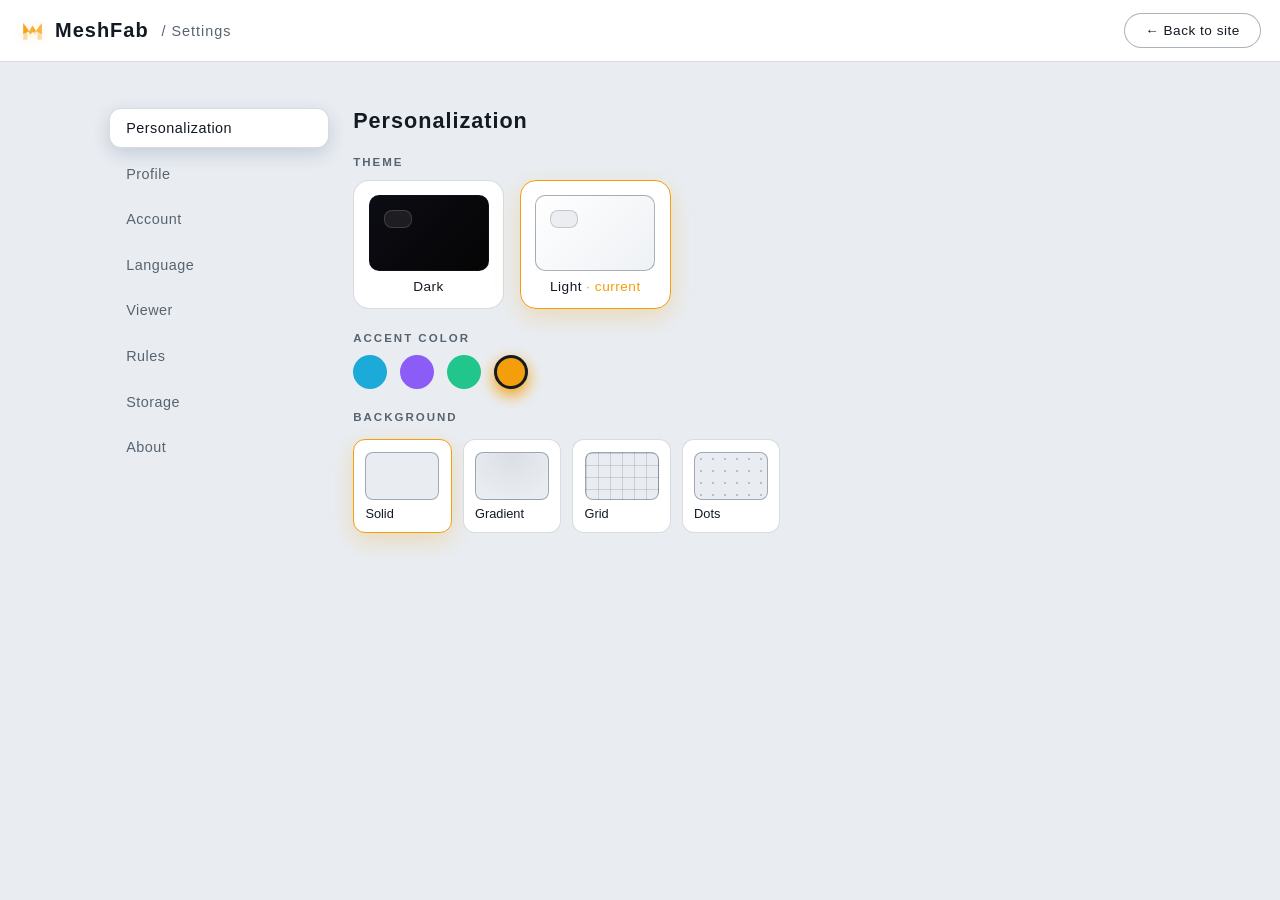
==== commit edd572dd: "Light theme + orange accent by default, solid background with options (solid/gradient/grid/dots), ro" ====
--- a/Sttng.html
+++ b/Sttng.html
@@ -1,26 +1,30 @@
-<!DOCTYPE html>
-<html lang="en" data-theme="dark" data-accent="cyan">
+﻿<!DOCTYPE html>
+<html lang="en" data-theme="light" data-accent="orange">
 <head>
     <meta charset="UTF-8">
     <meta name="viewport" content="width=device-width, initial-scale=1.0">
     <title>MeshFab — Settings</title>
     <script>
         // Тема применяется до загрузки стилей, чтобы страница не мигала
-        document.documentElement.dataset.theme = localStorage.getItem('mf_theme') || 'dark';
-        document.documentElement.dataset.accent = localStorage.getItem('mf_accent') || 'cyan';
+        document.documentElement.dataset.theme = localStorage.getItem('mf_theme') || 'light';
+        document.documentElement.dataset.accent = localStorage.getItem('mf_accent') || 'orange';
+        const bg0 = localStorage.getItem('mf_bg');
+        if (bg0 && bg0 !== 'solid') document.documentElement.dataset.bg = bg0;
     </script>
     <!-- Общие стили сайта (кнопки, формы, темы) + стили страницы настроек -->
-    <link rel="stylesheet" href="style.css?v=6">
-    <link rel="stylesheet" href="settings.css?v=6">
+    <link rel="stylesheet" href="style.css?v=7">
+    <link rel="stylesheet" href="settings.css?v=7">
     <!-- Иконка сайта -->
     <link rel="icon" type="image/svg+xml" href="logo.svg">
     <!-- Переводы -->
-    <script src="i18n.js?v=6"></script>
+    <script src="i18n.js?v=7"></script>
 </head>
 <body>
 
     <!-- Пикселизация вместо гаус-размытия (используется в settings.css) -->
     <svg width="0" height="0" style="position:absolute" aria-hidden="true">
+        <!-- Общий клип-круг для флажков языков -->
+        <clipPath id="flag-clip"><circle cx="12" cy="12" r="12"/></clipPath>
         <filter id="mf-pixel" x="0" y="0" width="100%" height="100%" color-interpolation-filters="sRGB">
             <feFlood x="3" y="3" width="2" height="2"/>
             <feComposite width="8" height="8"/>
@@ -88,6 +92,26 @@
                     <button class="accent-dot" data-accent-set="green" style="--c:#22c58b" title="Green"></button>
                     <button class="accent-dot" data-accent-set="orange" style="--c:#f59e0b" title="Orange"></button>
                 </div>
+
+                <h5 data-i18n="sttng.bg_title">Background</h5>
+                <div class="bg-cards">
+                    <button class="bg-card" data-bg-set="solid" type="button">
+                        <span class="bg-preview bg-p-solid"></span>
+                        <span><span data-i18n="sttng.bg_solid">Solid</span></span>
+                    </button>
+                    <button class="bg-card" data-bg-set="gradient" type="button">
+                        <span class="bg-preview bg-p-gradient"></span>
+                        <span><span data-i18n="sttng.bg_gradient">Gradient</span></span>
+                    </button>
+                    <button class="bg-card" data-bg-set="grid" type="button">
+                        <span class="bg-preview bg-p-grid"></span>
+                        <span><span data-i18n="sttng.bg_grid">Grid</span></span>
+                    </button>
+                    <button class="bg-card" data-bg-set="dots" type="button">
+                        <span class="bg-preview bg-p-dots"></span>
+                        <span><span data-i18n="sttng.bg_dots">Dots</span></span>
+                    </button>
+                </div>
             </section>
 
             <!-- ================= Profile: кастомизация профиля ================= -->
@@ -184,22 +208,67 @@
                 <p class="hint" data-i18n="sttng.lang_hint">Applies to the whole site instantly.</p>
                 <div class="lang-grid">
                     <button class="lang-card" data-lang-set="en" type="button">
-                        <span class="lang-flag">🇺🇸</span>
+                        <span class="lang-flag">
+                            <svg viewBox="0 0 24 24">
+                                <g clip-path="url(#flag-clip)">
+                                    <rect x="0" y="0" width="24" height="1.85" fill="#b22234"/>
+                                    <rect x="0" y="1.85" width="24" height="1.85" fill="#fff"/>
+                                    <rect x="0" y="3.7" width="24" height="1.85" fill="#b22234"/>
+                                    <rect x="0" y="5.55" width="24" height="1.85" fill="#fff"/>
+                                    <rect x="0" y="7.4" width="24" height="1.85" fill="#b22234"/>
+                                    <rect x="0" y="9.25" width="24" height="1.85" fill="#fff"/>
+                                    <rect x="0" y="11.1" width="24" height="1.85" fill="#b22234"/>
+                                    <rect x="0" y="12.95" width="24" height="1.85" fill="#fff"/>
+                                    <rect x="0" y="14.8" width="24" height="1.85" fill="#b22234"/>
+                                    <rect x="0" y="16.65" width="24" height="1.85" fill="#fff"/>
+                                    <rect x="0" y="18.5" width="24" height="1.85" fill="#b22234"/>
+                                    <rect x="0" y="20.35" width="24" height="1.85" fill="#fff"/>
+                                    <rect x="0" y="22.2" width="24" height="1.8" fill="#b22234"/>
+                                    <rect x="0" y="0" width="11" height="11" fill="#3c3b6e"/>
+                                </g>
+                            </svg>
+                        </span>
                         <span>English</span>
                         <em class="lang-sub">International</em>
                     </button>
                     <button class="lang-card" data-lang-set="ru" type="button">
-                        <span class="lang-flag">🇷🇺</span>
+                        <span class="lang-flag">
+                            <svg viewBox="0 0 24 24">
+                                <g clip-path="url(#flag-clip)">
+                                    <rect x="0" y="0" width="24" height="8" fill="#ffffff"/>
+                                    <rect x="0" y="8" width="24" height="8" fill="#0039a6"/>
+                                    <rect x="0" y="16" width="24" height="8" fill="#d52b1e"/>
+                                </g>
+                            </svg>
+                        </span>
                         <span>Русский</span>
                         <em class="lang-sub">СНГ</em>
                     </button>
                     <button class="lang-card" data-lang-set="es" type="button">
-                        <span class="lang-flag">🇪🇸</span>
+                        <span class="lang-flag">
+                            <svg viewBox="0 0 24 24">
+                                <g clip-path="url(#flag-clip)">
+                                    <rect x="0" y="0" width="24" height="24" fill="#c60b1e"/>
+                                    <rect x="0" y="6" width="24" height="12" fill="#ffc400"/>
+                                </g>
+                            </svg>
+                        </span>
                         <span>Español</span>
                         <em class="lang-sub">España &amp; Latinoamérica</em>
                     </button>
                     <button class="lang-card" data-lang-set="zh" type="button">
-                        <span class="lang-flag">🇨🇳</span>
+                        <span class="lang-flag">
+                            <svg viewBox="0 0 24 24">
+                                <g clip-path="url(#flag-clip)">
+                                    <rect x="0" y="0" width="24" height="24" fill="#de2910"/>
+                                    <path d="M8.2 5.4l1.1 3.4-2.9-2.1h3.6l-2.9 2.1z" fill="#ffde00"/>
+                                    <circle cx="13.2" cy="4.6" r="0.75" fill="#ffde00"/>
+                                    <circle cx="14.9" cy="6.9" r="0.75" fill="#ffde00"/>
+                                    <circle cx="14.9" cy="9.6" r="0.75" fill="#ffde00"/>
+                                    <circle cx="13.2" cy="11.8" r="0.75" fill="#ffde00"/>
+                                </g>
+                            </svg>
+                        </span>
                         <span>中文</span>
                         <em class="lang-sub">中国 &amp; Asia</em>
                     </button>
@@ -274,6 +343,6 @@
 
     <div id="toast"></div>
 
-    <script src="settings.js?v=6"></script>
+    <script src="settings.js?v=7"></script>
 </body>
 </html>
--- a/style.css
+++ b/style.css
@@ -10,7 +10,8 @@
 :root,
 :root[data-theme="dark"] {
     --bg: #050505;
-    --bg-grad: radial-gradient(circle at 50% 0%, #0c0c14 0%, #050505 100%) fixed;
+    /* Твёрдый фон без градиента (по умолчанию). Градиент — опция в Sttng */
+    --bg-grad: #050505;
     --text: #ffffff;
     --muted: #666666;
     --faint: #555555;
@@ -29,7 +30,7 @@
 
 :root[data-theme="light"] {
     --bg: #e9edf2;
-    --bg-grad: radial-gradient(circle at 50% 0%, #ffffff 0%, #eef1f5 100%) fixed;
+    --bg-grad: #e9edf2;
     --text: #131a23;
     --muted: #57636f;
     --faint: #6e7b88;
@@ -59,6 +60,35 @@
     min-height: 100vh;
     padding-top: 76px;
     transition: background 0.3s ease, color 0.3s ease;
+}
+
+/* ---- Опции фона (Sttng → Персонализация) ---- */
+
+/* Старый градиент — теперь опция, а не дефолт */
+:root[data-bg="gradient"] {
+    --bg-grad: radial-gradient(circle at 50% 0%, #0c0c14 0%, #050505 100%) fixed;
+}
+
+:root[data-bg="gradient"][data-theme="light"] {
+    --bg-grad: radial-gradient(circle at 50% 0%, #ffffff 0%, #eef1f5 100%) fixed;
+}
+
+/* Сетка «полигонов» — бледные линии под цвет текста */
+:root[data-bg="grid"] body {
+    background: var(--bg);
+    background-image:
+        linear-gradient(color-mix(in srgb, var(--text) 5%, transparent) 1px, transparent 1px),
+        linear-gradient(90deg, color-mix(in srgb, var(--text) 5%, transparent) 1px, transparent 1px);
+    background-size: 28px 28px;
+    background-attachment: fixed;
+}
+
+/* Точки как в 3D-редакторах */
+:root[data-bg="dots"] body {
+    background: var(--bg);
+    background-image: radial-gradient(color-mix(in srgb, var(--text) 12%, transparent) 1.5px, transparent 1.5px);
+    background-size: 24px 24px;
+    background-attachment: fixed;
 }
 
 .hidden { display: none !important; }
--- a/settings.css
+++ b/settings.css
@@ -284,7 +284,87 @@
     box-shadow: 0 8px 24px var(--accent-soft);
 }
 
-.lang-flag { font-size: 1.4rem; }
+/* Флажок — круглый SVG, не эмодзи */
+.lang-flag {
+    display: block;
+    width: 42px;
+    height: 42px;
+    border-radius: 50%;
+    overflow: hidden;
+    margin-bottom: 0.35rem;
+    box-shadow: inset 0 0 0 1px var(--glass-border-hover), 0 2px 8px var(--shadow);
+}
+
+.lang-flag svg {
+    display: block;
+    width: 100%;
+    height: 100%;
+}
+
+/* ---- Опции фона (Персонализация) ---- */
+
+.bg-cards {
+    display: flex;
+    gap: 0.7rem;
+    flex-wrap: wrap;
+    margin-top: 1rem;
+}
+
+.bg-card {
+    appearance: none;
+    cursor: pointer;
+    display: flex;
+    flex-direction: column;
+    align-items: flex-start;
+    gap: 0.4rem;
+    padding: 0.7rem;
+    border-radius: 12px;
+    background: var(--glass-bg);
+    border: 1px solid var(--glass-border);
+    color: var(--text);
+    font-size: 0.8rem;
+    transition: border-color 0.25s, transform 0.2s, box-shadow 0.25s;
+}
+
+.bg-card:hover {
+    border-color: var(--glass-border-hover);
+    transform: translateY(-2px);
+}
+
+.bg-card.active {
+    border-color: var(--accent);
+    box-shadow: 0 8px 24px var(--accent-soft);
+}
+
+.bg-preview {
+    display: block;
+    width: 74px;
+    height: 48px;
+    border-radius: 8px;
+    border: 1px solid var(--glass-border-hover);
+}
+
+/* Превью меняются вместе с темой страницы */
+.bg-p-solid { background: var(--bg); }
+
+.bg-p-gradient {
+    background: var(--bg);
+    background-image: radial-gradient(circle at 50% 0%, color-mix(in srgb, var(--text) 7%, transparent) 0%, transparent 80%);
+}
+
+.bg-p-grid {
+    background: var(--bg);
+    background-image:
+        linear-gradient(color-mix(in srgb, var(--text) 14%, transparent) 1px, transparent 1px),
+        linear-gradient(90deg, color-mix(in srgb, var(--text) 14%, transparent) 1px, transparent 1px);
+    background-size: 12px 12px;
+}
+
+.bg-p-dots {
+    background: var(--bg);
+    background-image: radial-gradient(color-mix(in srgb, var(--text) 22%, transparent) 1.5px, transparent 1.5px);
+    background-size: 12px 12px;
+}
 
 .lang-sub {
     font-style: normal;
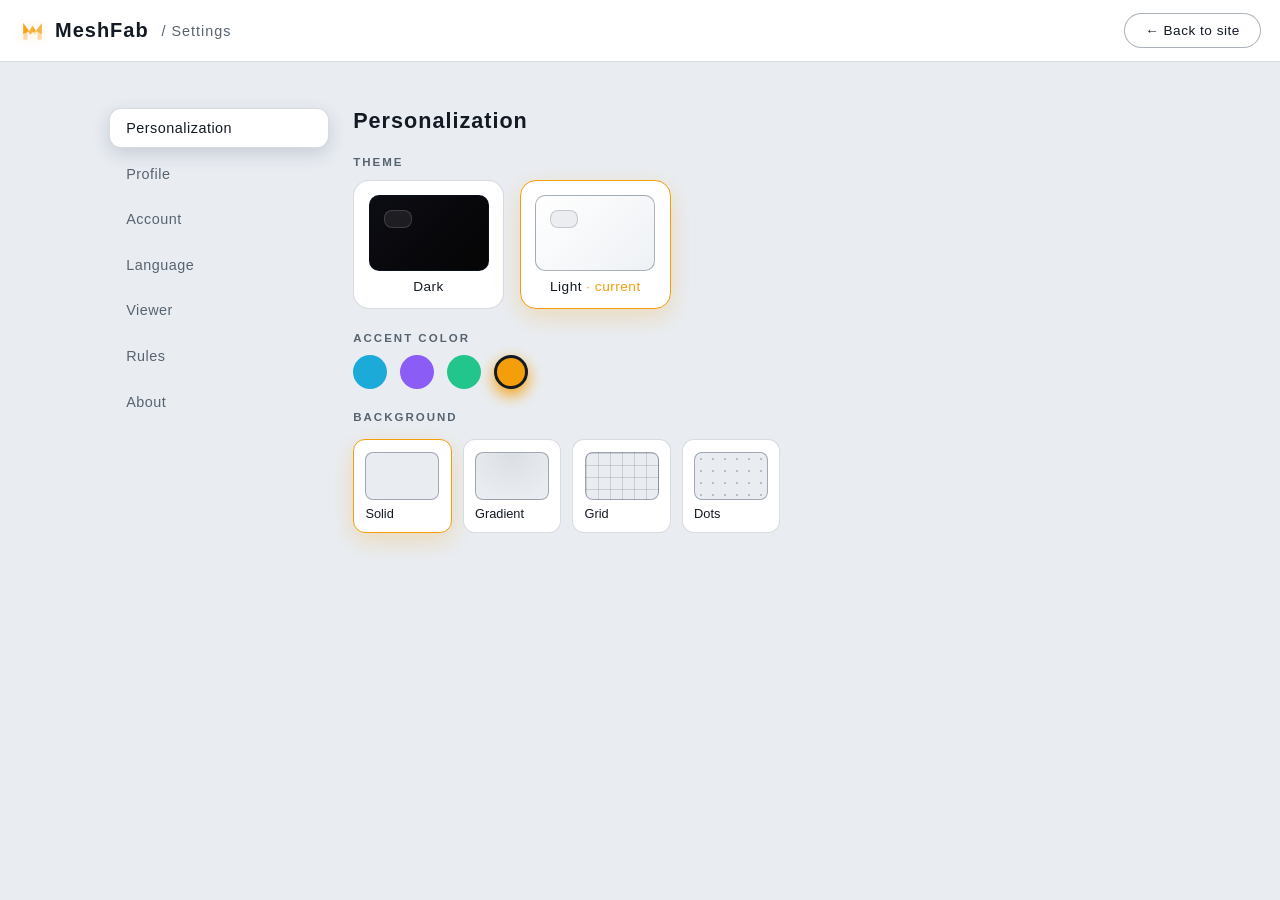
==== commit 0453d390: "Standalone auth & upload pages, logout wizard, account switching; remove Storage section" ====
--- a/Sttng.html
+++ b/Sttng.html
@@ -12,12 +12,12 @@
         if (bg0 && bg0 !== 'solid') document.documentElement.dataset.bg = bg0;
     </script>
     <!-- Общие стили сайта (кнопки, формы, темы) + стили страницы настроек -->
-    <link rel="stylesheet" href="style.css?v=7">
-    <link rel="stylesheet" href="settings.css?v=7">
+    <link rel="stylesheet" href="style.css?v=8">
+    <link rel="stylesheet" href="settings.css?v=8">
     <!-- Иконка сайта -->
     <link rel="icon" type="image/svg+xml" href="logo.svg">
     <!-- Переводы -->
-    <script src="i18n.js?v=7"></script>
+    <script src="i18n.js?v=8"></script>
 </head>
 <body>
 
@@ -62,7 +62,6 @@
             <button class="snav-item" data-sec="language" data-i18n="sttng.tab_lang">Language</button>
             <button class="snav-item" data-sec="viewer" data-i18n="sttng.tab_viewer">Viewer</button>
             <button class="snav-item" data-sec="rules" data-i18n="sttng.tab_rules">Rules</button>
-            <button class="snav-item" data-sec="storage" data-i18n="sttng.tab_storage">Storage</button>
             <button class="snav-item" data-sec="about" data-i18n="sttng.tab_about">About</button>
         </nav>
 
@@ -296,34 +295,6 @@
                 <div class="rules-list" id="rules-list"></div>
             </section>
 
-            <!-- ================= Storage: только для админа ================= -->
-            <section class="ssec" id="sec-storage">
-                <h2 data-i18n="sttng.storage_title">Storage</h2>
-
-                <!-- Незалогиненным — только предложение зарегистрироваться -->
-                <div class="guest-note hidden" id="storage-guest">
-                    <p data-i18n="sttng.guest_note">You don't have an account yet. Sign up to customize your profile.</p>
-                    <a class="btn primary" href="index.html" data-i18n="nav.signup">Sign up</a>
-                </div>
-
-                <div class="hidden" id="storage-editor">
-                    <p class="hint" data-i18n="sttng.storage_hint">All models, accounts and settings live only in this browser.</p>
-
-                    <div class="storage-stats glass">
-                        <div><span id="st-models-count">0</span> <span data-i18n="sttng.st_models">models stored</span></div>
-                        <div><span id="st-bytes">0 KB</span> <span data-i18n="sttng.st_bytes">of 3D files</span></div>
-                        <div><span id="st-users-count">0</span> <span data-i18n="sttng.st_users">accounts on this device</span></div>
-                    </div>
-
-                    <!-- Опасные кнопки: только администратор -->
-                    <div class="danger-row" id="storage-admin-zone">
-                        <button class="btn" id="st-clear-models" data-i18n="sttng.clear_models" type="button">Delete all uploaded models</button>
-                        <button class="btn danger" id="st-reset-all" data-i18n="sttng.full_reset" type="button">Full reset (everything)</button>
-                    </div>
-                    <p class="hint admin-only-hint hidden" id="storage-admin-hint" data-i18n="sttng.admin_only">Deleting everything is allowed only for the admin account (MeshFab).</p>
-                </div>
-            </section>
-
             <!-- ================= About ================= -->
             <section class="ssec" id="sec-about">
                 <h2 data-i18n="sttng.about_title">About</h2>
@@ -343,6 +314,6 @@
 
     <div id="toast"></div>
 
-    <script src="settings.js?v=7"></script>
+    <script src="settings.js?v=8"></script>
 </body>
 </html>
--- a/style.css
+++ b/style.css
@@ -872,6 +872,144 @@
 
 .modal.wide-modal { max-width: 560px; }
 
+/* ================= Отдельные страницы (auth.html / upload.html) ================= */
+
+.page-wrap {
+    min-height: calc(100vh - 100px);
+    display: flex;
+    align-items: center;
+    justify-content: center;
+    padding: 24px 16px 40px;
+}
+
+.page-wrap .modal {
+    animation: none;
+    max-height: none;
+}
+
+.page-title {
+    margin: 0 0 0.4rem;
+}
+
+.page-sub {
+    margin: 0 0 1.2rem;
+    color: var(--muted);
+    font-size: 0.85rem;
+}
+
+.back-link {
+    display: inline-flex;
+    align-items: center;
+    gap: 4px;
+    color: var(--muted);
+    text-decoration: none;
+    font-size: 0.85rem;
+    margin-bottom: 0.6rem;
+}
+
+.back-link:hover { color: var(--accent); }
+
+/* ================= Переключение аккаунтов ================= */
+
+.acc-switch {
+    position: relative;
+    display: flex;
+    align-items: center;
+    gap: 2px;
+}
+
+.acc-switch-btn {
+    appearance: none;
+    background: none;
+    border: none;
+    color: var(--muted);
+    cursor: pointer;
+    width: 22px;
+    height: 30px;
+    display: inline-flex;
+    align-items: center;
+    justify-content: center;
+    border-radius: 8px;
+    transition: color 0.2s, background 0.2s;
+}
+
+.acc-switch-btn:hover {
+    color: var(--text);
+    background: var(--chip-bg);
+}
+
+.acc-switch-btn svg { width: 14px; height: 14px; }
+
+.acc-switch-menu {
+    position: absolute;
+    top: calc(100% + 8px);
+    right: 0;
+    min-width: 200px;
+    background: var(--glass-bg);
+    border: 1px solid var(--glass-border-hover);
+    border-radius: 12px;
+    box-shadow: 0 12px 32px var(--shadow);
+    z-index: 90;
+    padding: 6px;
+}
+
+.acc-switch-item {
+    display: flex;
+    align-items: center;
+    gap: 8px;
+    width: 100%;
+    text-align: left;
+    padding: 8px 10px;
+    border-radius: 8px;
+    background: none;
+    border: none;
+    cursor: pointer;
+    color: var(--text);
+    font-size: 13px;
+    text-decoration: none;
+}
+
+.acc-switch-item:hover { background: var(--chip-bg); }
+
+.acc-switch-item.current { background: color-mix(in srgb, var(--accent) 12%, transparent); }
+
+.acc-dot {
+    width: 18px;
+    height: 18px;
+    border-radius: 50%;
+    flex-shrink: 0;
+    background: linear-gradient(135deg, var(--c), color-mix(in srgb, var(--c) 60%, #334155));
+}
+
+.acc-check { margin-left: auto; color: var(--accent); font-size: 12px; }
+
+.acc-switch-item.add { color: var(--accent); font-weight: 600; }
+
+/* ================= Визард выхода ================= */
+
+.logout-progress-track {
+    height: 6px;
+    border-radius: 3px;
+    background: var(--chip-bg);
+    overflow: hidden;
+    margin: 0.6rem 0 0.8rem;
+}
+
+.logout-progress {
+    height: 100%;
+    width: 0;
+    border-radius: 3px;
+    background: var(--accent);
+    transition: width 0.25s ease;
+}
+
+.logout-buttons {
+    display: flex;
+    gap: 8px;
+    justify-content: flex-end;
+    margin-top: 1.2rem;
+}
+
 @keyframes modalIn {
     from { opacity: 0; transform: translateY(24px) scale(0.97); }
     to   { opacity: 1; transform: translateY(0) scale(1); }
